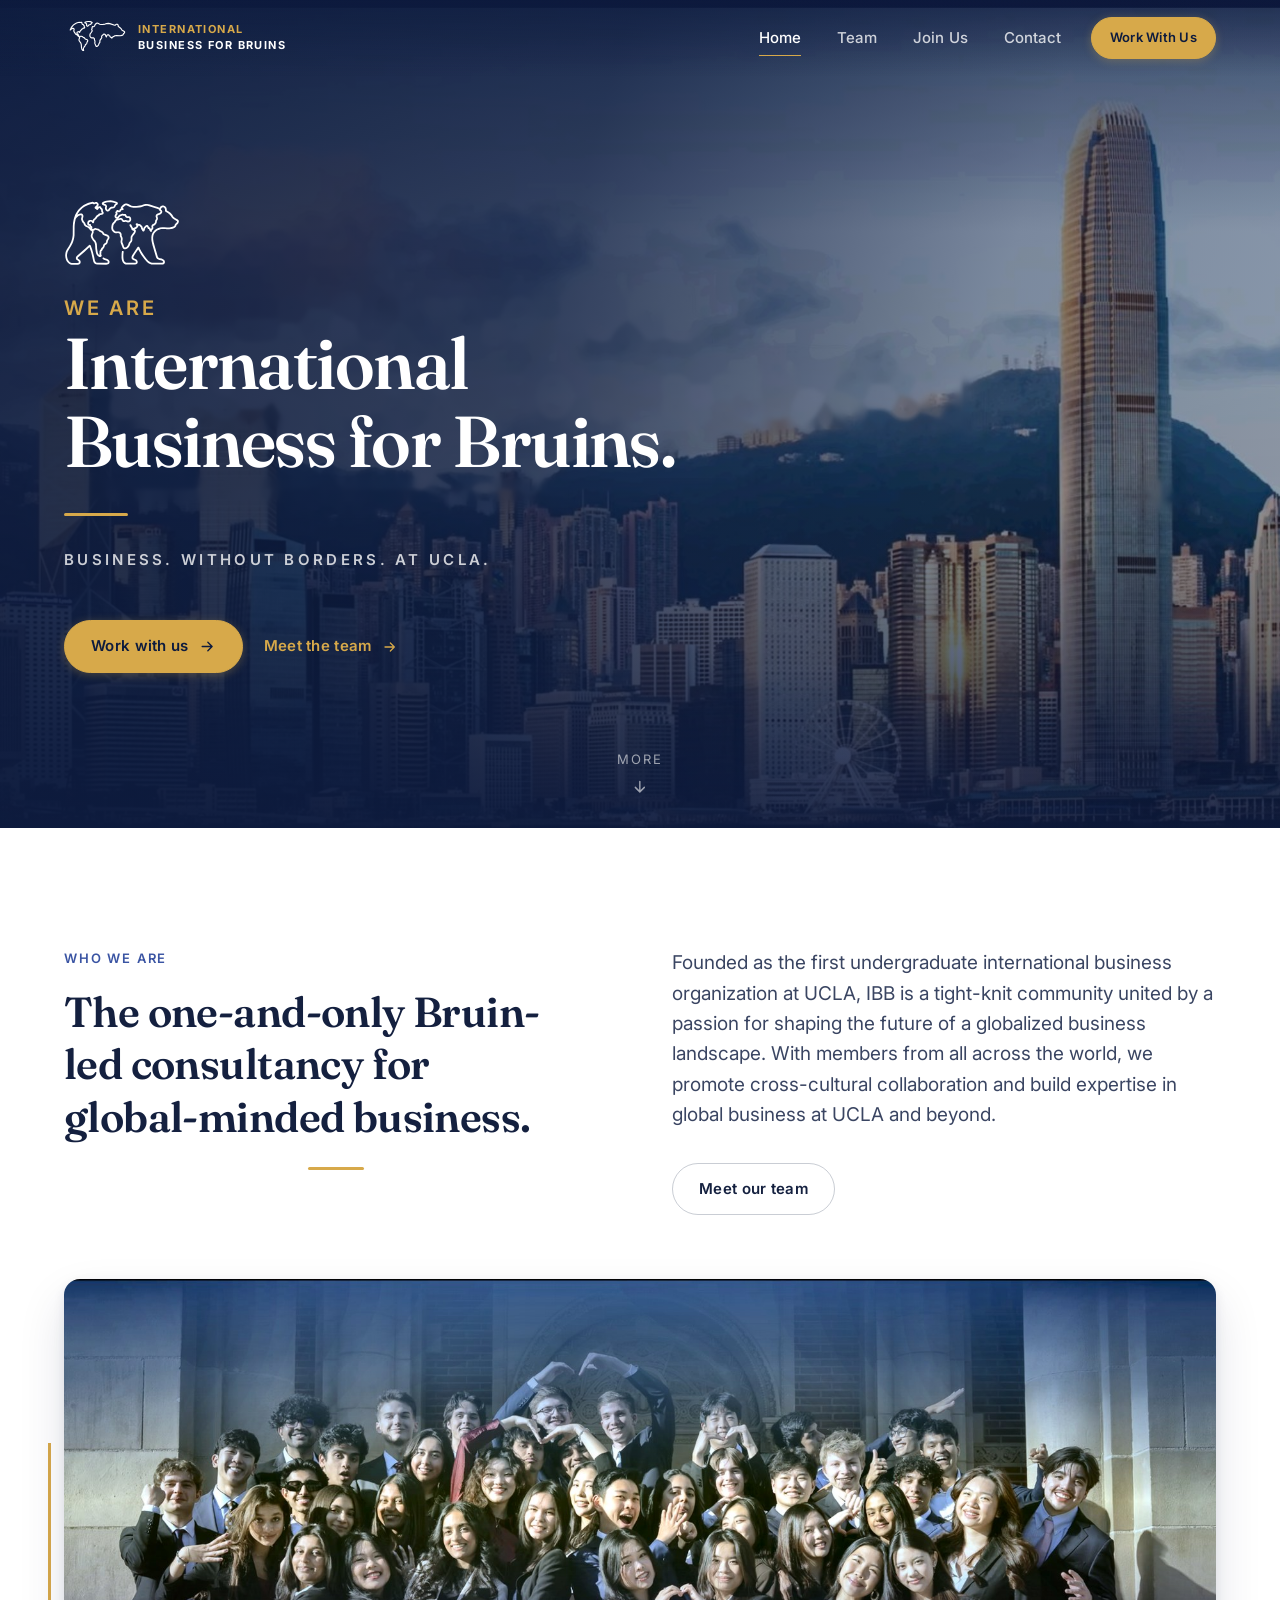
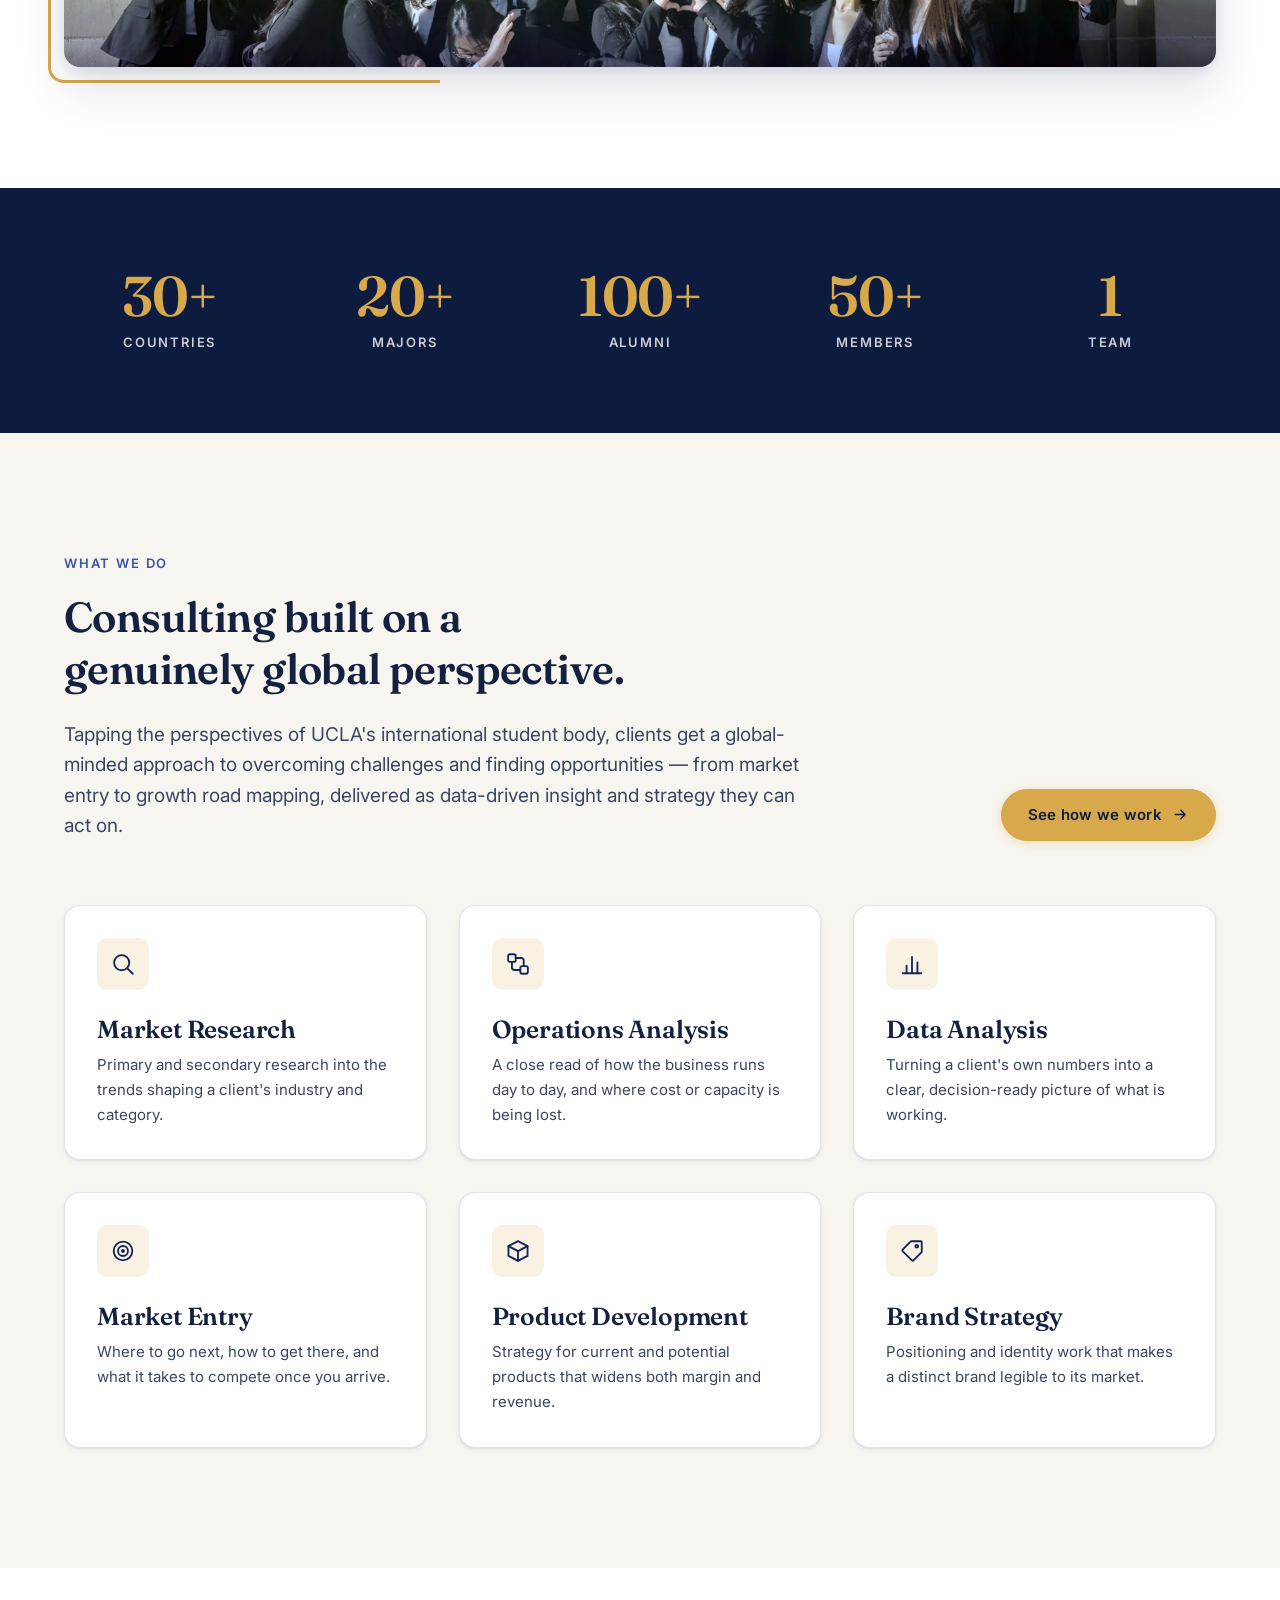
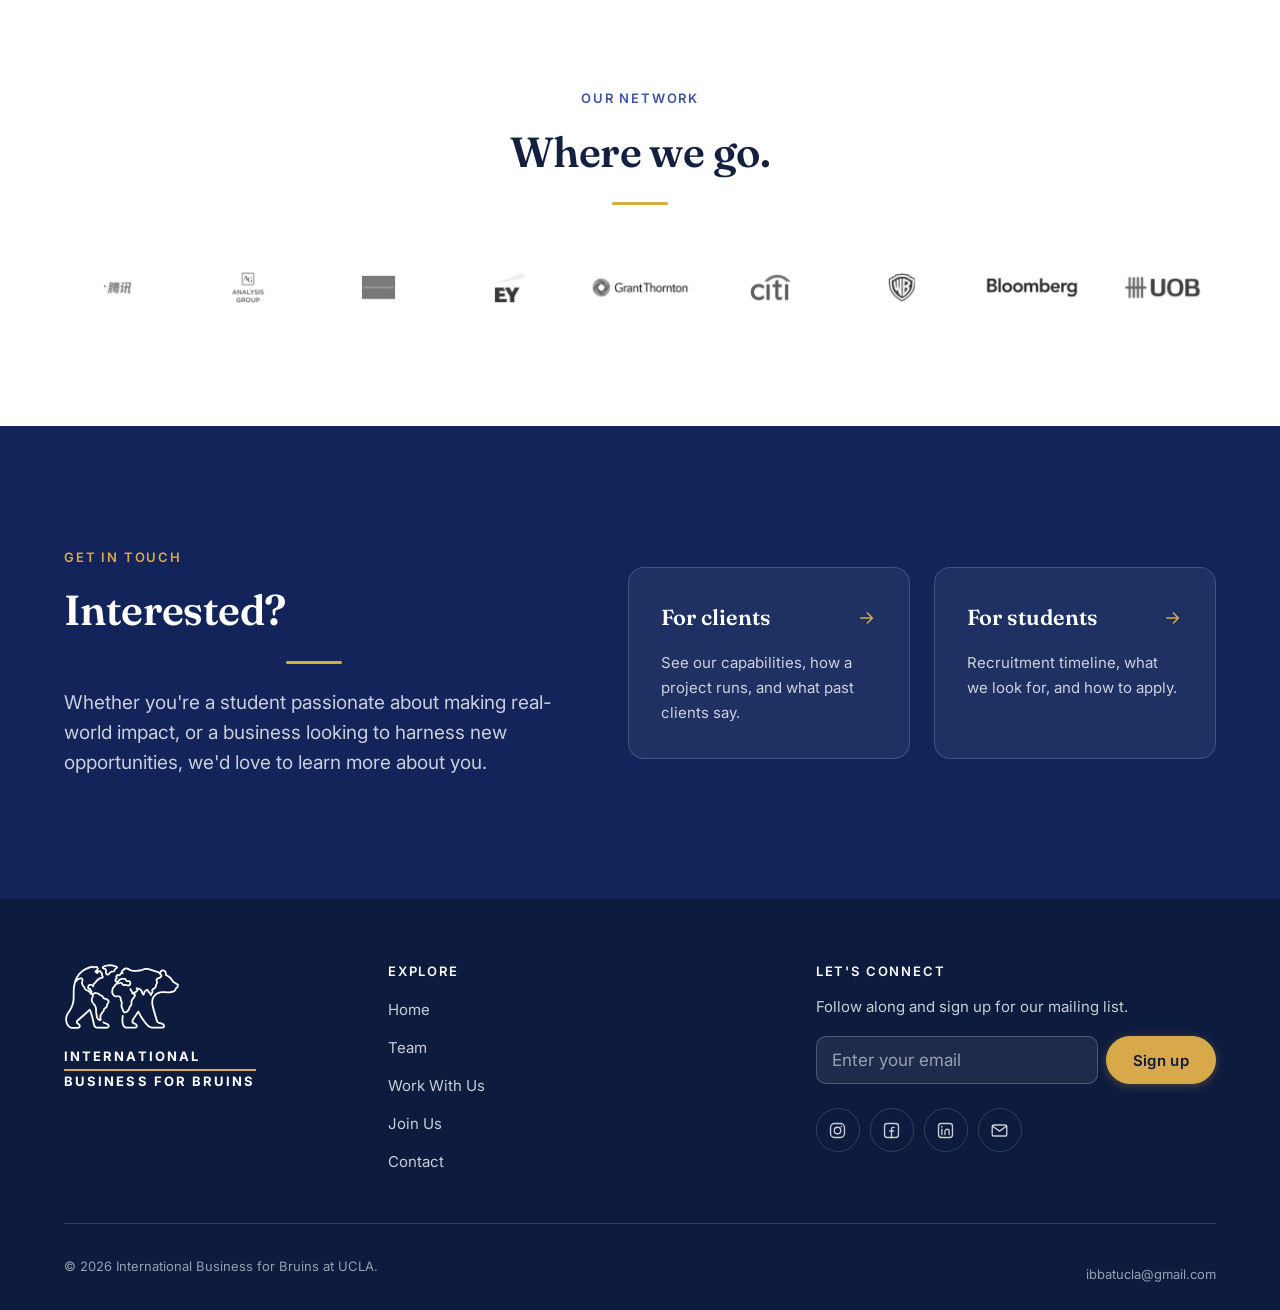
==== index.html @ 782e1199 "Initial commit: IBB at UCLA static site Static marketing site for International Business for Bruins " ====
<!DOCTYPE html>
<html lang="en" class="no-js">
<head>
<meta charset="utf-8">
<meta name="viewport" content="width=device-width, initial-scale=1">
<title>International Business for Bruins — UCLA's global-minded consultancy</title>
<meta name="description" content="International Business for Bruins is UCLA's Bruin-led consultancy for global-minded business. 50+ members from 30+ countries delivering data-driven strategy to real clients.">
<link rel="icon" href="assets/favicon.svg" type="image/svg+xml">
<link rel="icon" href="assets/favicon-32.png" sizes="32x32">
<link rel="apple-touch-icon" href="assets/apple-touch-icon.png">
<meta property="og:title" content="International Business for Bruins">
<meta property="og:description" content="UCLA's Bruin-led consultancy for global-minded business.">
<meta property="og:type" content="website">
<meta property="og:image" content="assets/og-image.png">
<meta name="twitter:card" content="summary_large_image">
<link rel="preconnect" href="https://fonts.googleapis.com">
<link rel="preconnect" href="https://fonts.gstatic.com" crossorigin>
<link rel="preload" as="image" href="assets/img/hero-harbour.jpg">
<link href="https://fonts.googleapis.com/css2?family=Fraunces:opsz,wght@9..144,500;9..144,600;9..144,700&family=Inter:wght@400;500;600;700&display=swap" rel="stylesheet">
<link rel="stylesheet" href="css/tokens.css">
<link rel="stylesheet" href="css/base.css">
<link rel="stylesheet" href="css/components.css">
<link rel="stylesheet" href="css/pages.css">
<script>document.documentElement.className = document.documentElement.className.replace('no-js', 'js');</script>
</head>
<body>
<a class="skip-link" href="#main">Skip to content</a>

<!-- ============================ icon sprite ============================ -->
<svg width="0" height="0" style="position:absolute" aria-hidden="true" focusable="false">
  <defs>
    <g id="i-base" fill="none" stroke="currentColor" stroke-width="1.7" stroke-linecap="round" stroke-linejoin="round"></g>
  </defs>
  <symbol id="i-search" viewBox="0 0 24 24" fill="none" stroke="currentColor" stroke-width="1.7" stroke-linecap="round" stroke-linejoin="round">
    <circle cx="10.8" cy="10.8" r="7"/><path d="m16 16 5 5"/>
  </symbol>
  <symbol id="i-workflow" viewBox="0 0 24 24" fill="none" stroke="currentColor" stroke-width="1.7" stroke-linecap="round" stroke-linejoin="round">
    <rect x="2.9" y="3" width="7" height="7" rx="1.8"/><rect x="14.1" y="14" width="7" height="7" rx="1.8"/>
    <path d="M9.9 6.5h5.2a2.2 2.2 0 0 1 2.2 2.2V14"/><path d="M6.4 10v5.3a2.2 2.2 0 0 0 2.2 2.2h5.5"/>
  </symbol>
  <symbol id="i-bars" viewBox="0 0 24 24" fill="none" stroke="currentColor" stroke-width="1.7" stroke-linecap="round" stroke-linejoin="round">
    <path d="M3.5 20.5h17M7 20.5v-7M12 20.5V5.5M17 20.5v-10"/>
  </symbol>
  <symbol id="i-target" viewBox="0 0 24 24" fill="none" stroke="currentColor" stroke-width="1.7" stroke-linecap="round" stroke-linejoin="round">
    <circle cx="12" cy="12" r="8.6"/><circle cx="12" cy="12" r="4.6"/><circle cx="12" cy="12" r=".9" fill="currentColor"/>
  </symbol>
  <symbol id="i-box" viewBox="0 0 24 24" fill="none" stroke="currentColor" stroke-width="1.7" stroke-linecap="round" stroke-linejoin="round">
    <path d="M12 2.9 20.8 7.5v9L12 21.1 3.2 16.5v-9z"/><path d="m3.2 7.5 8.8 4.6 8.8-4.6M12 12.1v9"/>
  </symbol>
  <symbol id="i-tag" viewBox="0 0 24 24" fill="none" stroke="currentColor" stroke-width="1.7" stroke-linecap="round" stroke-linejoin="round">
    <path d="M11.4 3H20a1 1 0 0 1 1 1v8.6a1 1 0 0 1-.3.7l-7.4 7.4a1 1 0 0 1-1.4 0l-8.6-8.6a1 1 0 0 1 0-1.4l7.4-7.4a1 1 0 0 1 .7-.3z"/>
    <circle cx="16.4" cy="7.6" r="1.3"/>
  </symbol>
  <symbol id="i-trend" viewBox="0 0 24 24" fill="none" stroke="currentColor" stroke-width="1.7" stroke-linecap="round" stroke-linejoin="round">
    <path d="m3 17.5 5.8-5.8 3.6 3.6L21 6.7"/><path d="M15.2 6.7H21v5.8"/>
  </symbol>
  <symbol id="i-pie" viewBox="0 0 24 24" fill="none" stroke="currentColor" stroke-width="1.7" stroke-linecap="round" stroke-linejoin="round">
    <circle cx="12" cy="12" r="8.8"/><path d="M12 12V3.2M12 12l7.6 4.4"/>
  </symbol>
  <symbol id="i-users" viewBox="0 0 24 24" fill="none" stroke="currentColor" stroke-width="1.7" stroke-linecap="round" stroke-linejoin="round">
    <circle cx="9.2" cy="8.2" r="3.6"/><path d="M2.8 20.2a6.4 6.4 0 0 1 12.8 0"/>
    <path d="M16.4 5a3.6 3.6 0 0 1 0 6.9M17.6 14.6a6.4 6.4 0 0 1 3.6 5.6"/>
  </symbol>
  <symbol id="i-calendar" viewBox="0 0 24 24" fill="none" stroke="currentColor" stroke-width="1.7" stroke-linecap="round" stroke-linejoin="round">
    <rect x="3.2" y="5" width="17.6" height="16" rx="2.4"/><path d="M3.2 10h17.6M8 3v4M16 3v4"/>
  </symbol>
  <symbol id="i-present" viewBox="0 0 24 24" fill="none" stroke="currentColor" stroke-width="1.7" stroke-linecap="round" stroke-linejoin="round">
    <rect x="3" y="3.4" width="18" height="12.4" rx="2"/><path d="M12 15.8V21M8.4 21h7.2M8.2 12.2V8.6M12 12.2V6.6M15.8 12.2v-2.4"/>
  </symbol>
  <symbol id="i-arrow-right" viewBox="0 0 24 24" fill="none" stroke="currentColor" stroke-width="1.9" stroke-linecap="round" stroke-linejoin="round">
    <path d="M4.5 12h14M12.5 6l6 6-6 6"/>
  </symbol>
  <symbol id="i-arrow-down" viewBox="0 0 24 24" fill="none" stroke="currentColor" stroke-width="1.9" stroke-linecap="round" stroke-linejoin="round">
    <path d="M12 4.5v14M6 12.5l6 6 6-6"/>
  </symbol>
  <symbol id="i-pin" viewBox="0 0 24 24" fill="none" stroke="currentColor" stroke-width="1.8" stroke-linecap="round" stroke-linejoin="round">
    <path d="M12 21.3s6.9-5.7 6.9-11.1a6.9 6.9 0 1 0-13.8 0C5.1 15.6 12 21.3 12 21.3z"/><circle cx="12" cy="10" r="2.5"/>
  </symbol>
  <symbol id="i-check" viewBox="0 0 24 24" fill="none" stroke="currentColor" stroke-width="2" stroke-linecap="round" stroke-linejoin="round">
    <path d="m4.8 12.6 4.8 4.8L19.4 7.2"/>
  </symbol>
  <symbol id="i-mail" viewBox="0 0 24 24" fill="none" stroke="currentColor" stroke-width="1.7" stroke-linecap="round" stroke-linejoin="round">
    <rect x="2.8" y="5" width="18.4" height="14" rx="2.4"/><path d="m3.4 6.6 8.6 6.2 8.6-6.2"/>
  </symbol>
  <symbol id="i-instagram" viewBox="0 0 24 24" fill="none" stroke="currentColor" stroke-width="1.7" stroke-linecap="round" stroke-linejoin="round">
    <rect x="3.2" y="3.2" width="17.6" height="17.6" rx="5"/><circle cx="12" cy="12" r="4.1"/>
    <circle cx="16.9" cy="7.1" r="1.05" fill="currentColor" stroke="none"/>
  </symbol>
  <symbol id="i-linkedin" viewBox="0 0 24 24" fill="none" stroke="currentColor" stroke-width="1.7" stroke-linecap="round" stroke-linejoin="round">
    <rect x="3.2" y="3.2" width="17.6" height="17.6" rx="3.4"/>
    <path d="M7.4 10.4V17M11.3 17v-3.9a2.6 2.6 0 0 1 5.3 0V17"/>
    <circle cx="7.4" cy="7.3" r="1.1" fill="currentColor" stroke="none"/>
  </symbol>
  <symbol id="i-facebook" viewBox="0 0 24 24" fill="none" stroke="currentColor" stroke-width="1.7" stroke-linecap="round" stroke-linejoin="round">
    <rect x="3.2" y="3.2" width="17.6" height="17.6" rx="3.4"/>
    <path d="M15.4 8.1h-1.5a1.9 1.9 0 0 0-1.9 1.9v10.8M9.8 12.6h4.9"/>
  </symbol>
</svg>

<!-- ================================ nav ================================ -->
<header class="nav" id="nav">
  <div class="nav__inner">
    <a class="nav__brand" href="index.html" aria-label="International Business for Bruins — home">
      <span class="bear bear--simple" aria-hidden="true"></span>
      <span class="nav__word" aria-hidden="true"><span>International</span><span>Business for Bruins</span></span>
    </a>
    <button class="nav__toggle" type="button" aria-expanded="false" aria-controls="nav-links" aria-label="Menu">
      <span></span><span></span><span></span>
    </button>
    <nav class="nav__links" id="nav-links" aria-label="Main">
      <a class="nav__link" href="index.html" aria-current="page">Home</a>
      <a class="nav__link" href="team.html">Team</a>
      <a class="nav__link" href="join.html">Join Us</a>
      <a class="nav__link" href="contact.html">Contact</a>
      <a class="btn btn--primary btn--sm nav__cta" href="clients.html">Work With Us</a>
    </nav>
  </div>
</header>

<main id="main">

  <!-- ============================== hero ============================== -->
  <section class="hero on-dark">
    <img class="hero__media" src="assets/img/hero-harbour.jpg" alt="" width="2200" height="965" fetchpriority="high">
    <div class="hero__scrim" aria-hidden="true"></div>
    <div class="shell shell--wide">
      <div class="hero__inner">
        <span class="bear hero__mark" aria-hidden="true"></span>
        <h1>
          <span class="hero__weare">We are</span>
          <span class="hero__name">International Business for Bruins.</span>
        </h1>
        <hr class="hero__rule">
        <p class="hero__tagline">Business. Without borders. At UCLA.</p>
        <div class="btn-row">
          <a class="btn btn--primary" href="clients.html">
            Work with us <svg class="btn__arrow" width="17" height="17" aria-hidden="true"><use href="#i-arrow-right"/></svg>
          </a>
          <a class="btn btn--ghost" href="team.html">
            Meet the team <svg class="btn__arrow" width="16" height="16" aria-hidden="true"><use href="#i-arrow-right"/></svg>
          </a>
        </div>
      </div>
    </div>
    <a class="hero__scroll" href="#who">
      More
      <svg aria-hidden="true"><use href="#i-arrow-down"/></svg>
    </a>
  </section>

  <!-- ============================ who we are ========================== -->
  <section class="section section--white" id="who">
    <div class="shell">
      <div class="lead-pair">
        <div class="sec-head" data-reveal>
          <span class="kicker">Who we are</span>
          <h2>The one-and-only Bruin-led consultancy for global-minded business.</h2>
          <hr class="sec-head__rule">
        </div>
        <div data-reveal style="--reveal-delay:120ms">
          <p class="lede">
            Founded as the first undergraduate international business organization at UCLA, IBB is a
            tight-knit community united by a passion for shaping the future of a globalized business
            landscape. With members from all across the world, we promote cross-cultural collaboration
            and build expertise in global business at UCLA and beyond.
          </p>
          <div class="btn-row" style="margin-top:var(--s-4)">
            <a class="btn btn--secondary" href="team.html">Meet our team</a>
          </div>
        </div>
      </div>

      <figure class="feature-photo" data-reveal style="--reveal-delay:200ms">
        <img src="assets/img/group-arch.jpg" alt="The IBB membership gathered under the arches at UCLA."
             width="1800" height="606" loading="lazy" decoding="async">
      </figure>
    </div>
  </section>

  <!-- ============================== stats ============================= -->
  <section class="section section--tight section--navy">
    <div class="shell">
      <ul class="stats" data-reveal-group="90">
        <li class="stat" data-reveal>
          <span class="stat__num"><span data-count="30" data-suffix="+">30+</span></span>
          <span class="stat__label">Countries</span>
        </li>
        <li class="stat" data-reveal>
          <span class="stat__num"><span data-count="20" data-suffix="+">20+</span></span>
          <span class="stat__label">Majors</span>
        </li>
        <li class="stat" data-reveal>
          <span class="stat__num"><span data-count="100" data-suffix="+">100+</span></span>
          <span class="stat__label">Alumni</span>
        </li>
        <li class="stat" data-reveal>
          <span class="stat__num"><span data-count="50" data-suffix="+">50+</span></span>
          <span class="stat__label">Members</span>
        </li>
        <li class="stat" data-reveal>
          <span class="stat__num"><span data-count="1" data-suffix="">1</span></span>
          <span class="stat__label">Team</span>
        </li>
      </ul>
    </div>
  </section>

  <!-- ============================ what we do ========================== -->
  <section class="section section--light">
    <div class="shell">
      <div class="head-row">
        <div class="sec-head" data-reveal>
          <span class="kicker">What we do</span>
          <h2>Consulting built on a genuinely global perspective.</h2>
          <p class="lede">
            Tapping the perspectives of UCLA's international student body, clients get a global-minded
            approach to overcoming challenges and finding opportunities — from market entry to growth
            road mapping, delivered as data-driven insight and strategy they can act on.
          </p>
        </div>
        <a class="btn btn--primary head-row__cta" href="clients.html" data-reveal style="--reveal-delay:140ms">
          See how we work <svg class="btn__arrow" width="17" height="17" aria-hidden="true"><use href="#i-arrow-right"/></svg>
        </a>
      </div>

      <div class="grid grid--3" style="margin-top:var(--s-8)" data-reveal-group="80">
        <article class="card" data-reveal>
          <span class="card__icon"><svg aria-hidden="true"><use href="#i-search"/></svg></span>
          <h3 class="card__title">Market Research</h3>
          <p class="card__body">Primary and secondary research into the trends shaping a client's industry and category.</p>
        </article>
        <article class="card" data-reveal>
          <span class="card__icon"><svg aria-hidden="true"><use href="#i-workflow"/></svg></span>
          <h3 class="card__title">Operations Analysis</h3>
          <p class="card__body">A close read of how the business runs day to day, and where cost or capacity is being lost.</p>
        </article>
        <article class="card" data-reveal>
          <span class="card__icon"><svg aria-hidden="true"><use href="#i-bars"/></svg></span>
          <h3 class="card__title">Data Analysis</h3>
          <p class="card__body">Turning a client's own numbers into a clear, decision-ready picture of what is working.</p>
        </article>
        <article class="card" data-reveal>
          <span class="card__icon"><svg aria-hidden="true"><use href="#i-target"/></svg></span>
          <h3 class="card__title">Market Entry</h3>
          <p class="card__body">Where to go next, how to get there, and what it takes to compete once you arrive.</p>
        </article>
        <article class="card" data-reveal>
          <span class="card__icon"><svg aria-hidden="true"><use href="#i-box"/></svg></span>
          <h3 class="card__title">Product Development</h3>
          <p class="card__body">Strategy for current and potential products that widens both margin and revenue.</p>
        </article>
        <article class="card" data-reveal>
          <span class="card__icon"><svg aria-hidden="true"><use href="#i-tag"/></svg></span>
          <h3 class="card__title">Brand Strategy</h3>
          <p class="card__body">Positioning and identity work that makes a distinct brand legible to its market.</p>
        </article>
      </div>
    </div>
  </section>

  <!-- =========================== where we go ========================== -->
  <section class="section section--white">
    <div class="shell shell--wide">
      <div class="sec-head sec-head--center" data-reveal>
        <span class="kicker">Our network</span>
        <h2>Where we go.</h2>
        <hr class="sec-head__rule">
      </div>
      <ul class="logo-strip" style="margin-top:var(--s-8)" data-reveal-group="60">
        <li class="logo-strip__item" data-reveal><img src="assets/img/clients/tencent.png" alt="Tencent" width="440" height="152" loading="lazy"></li>
        <li class="logo-strip__item" data-reveal><img src="assets/img/clients/analysis-group.png" alt="Analysis Group" width="440" height="152" loading="lazy"></li>
        <li class="logo-strip__item" data-reveal><img src="assets/img/clients/cornerstone-research.png" alt="Cornerstone Research" width="440" height="152" loading="lazy"></li>
        <li class="logo-strip__item" data-reveal><img src="assets/img/clients/ey.png" alt="EY" width="440" height="152" loading="lazy"></li>
        <li class="logo-strip__item" data-reveal><img src="assets/img/clients/grant-thornton.png" alt="Grant Thornton" width="440" height="152" loading="lazy"></li>
        <li class="logo-strip__item" data-reveal><img src="assets/img/clients/citi.png" alt="Citi" width="440" height="152" loading="lazy"></li>
        <li class="logo-strip__item" data-reveal><img src="assets/img/clients/warner-bros.png" alt="Warner Bros." width="440" height="152" loading="lazy"></li>
        <li class="logo-strip__item" data-reveal><img src="assets/img/clients/bloomberg.png" alt="Bloomberg" width="440" height="152" loading="lazy"></li>
        <li class="logo-strip__item" data-reveal><img src="assets/img/clients/uob.png" alt="UOB" width="440" height="152" loading="lazy"></li>
      </ul>
    </div>
  </section>

  <!-- ============================ interested? ========================= -->
  <section class="section section--blue">
    <div class="shell">
      <div class="cta-band">
        <div class="sec-head" data-reveal>
          <span class="kicker">Get in touch</span>
          <h2>Interested?</h2>
          <hr class="sec-head__rule">
          <p class="lede" style="margin-top:var(--s-3)">
            Whether you're a student passionate about making real-world impact, or a business looking
            to harness new opportunities, we'd love to learn more about you.
          </p>
        </div>
        <div class="paths" data-reveal style="--reveal-delay:120ms">
          <a class="path" href="clients.html">
            <span class="path__title"><span>For clients</span> <svg aria-hidden="true"><use href="#i-arrow-right"/></svg></span>
            <span class="path__body">See our capabilities, how a project runs, and what past clients say.</span>
          </a>
          <a class="path" href="join.html">
            <span class="path__title"><span>For students</span> <svg aria-hidden="true"><use href="#i-arrow-right"/></svg></span>
            <span class="path__body">Recruitment timeline, what we look for, and how to apply.</span>
          </a>
        </div>
      </div>
    </div>
  </section>

</main>

<!-- ============================== footer ============================== -->
<footer class="footer">
  <div class="shell">
    <div class="footer__top">
      <div class="footer__brand">
        <span class="lockup">
          <span class="bear" aria-hidden="true"></span>
          <span class="lockup__word"><span>International</span><span>Business for Bruins</span></span>
        </span>
      </div>

      <nav aria-labelledby="f-explore">
        <h4 id="f-explore">Explore</h4>
        <ul class="footer__links">
          <li><a href="index.html">Home</a></li>
          <li><a href="team.html">Team</a></li>
          <li><a href="clients.html">Work With Us</a></li>
          <li><a href="join.html">Join Us</a></li>
          <li><a href="contact.html">Contact</a></li>
        </ul>
      </nav>

      <div>
        <h4>Let's connect</h4>
        <p style="font-size:var(--fs-sm);margin-bottom:var(--s-2)">
          Follow along and sign up for our mailing list.
        </p>
        <form class="signup" data-signup novalidate>
          <label class="visually-hidden" for="footer-email">Email address</label>
          <input class="input" id="footer-email" name="email" type="email" placeholder="Enter your email" autocomplete="email">
          <button class="btn btn--primary" type="submit">Sign up</button>
        </form>
        <p class="form__status" data-signup-status role="status"></p>
        <ul class="socials" style="margin-top:var(--s-3)">
          <li><a class="social" href="https://www.instagram.com/ibbatucla/" aria-label="IBB on Instagram" rel="noopener" target="_blank"><svg aria-hidden="true"><use href="#i-instagram"/></svg></a></li>
          <li><a class="social" href="https://www.facebook.com/ibbatucla/" aria-label="IBB on Facebook" rel="noopener" target="_blank"><svg aria-hidden="true"><use href="#i-facebook"/></svg></a></li>
          <li><a class="social" href="https://www.linkedin.com/company/international-business-for-bruins-at-ucla" aria-label="IBB on LinkedIn" rel="noopener" target="_blank"><svg aria-hidden="true"><use href="#i-linkedin"/></svg></a></li>
          <li><a class="social" href="mailto:ibbatucla@gmail.com" aria-label="Email IBB"><svg aria-hidden="true"><use href="#i-mail"/></svg></a></li>
        </ul>
      </div>
    </div>

    <div class="footer__bottom">
      <p>&copy; <span data-year>2026</span> International Business for Bruins at UCLA.</p>
      <p><a href="mailto:ibbatucla@gmail.com">ibbatucla@gmail.com</a></p>
    </div>
  </div>
</footer>

<script src="js/main.js" defer></script>
</body>
</html>
---- css/tokens.css ----
/* ============================================================================
   IBB — Design tokens
   Every colour, size and rhythm value in the site resolves to something here.
   Nothing downstream should hard-code a hex value, a font stack or a raw px gap.

   Palette: Direction A — Deep Navy & Warm Gold.
   Type:    Fraunces (display) + Inter (everything else).
   ========================================================================== */

:root {
  /* ---- brand ------------------------------------------------------------ */
  --brand-primary-dark: #0d1b3e;   /* ink navy — darkest surface, footer, hero scrim */
  --brand-primary:      #12245a;   /* brand blue — primary blocks, buttons */
  --brand-primary-mid:  #3a54a3;   /* mid blue — links on light, secondary accents */
  --brand-accent:       #d7a94a;   /* warm gold — CTAs, rules, stat numerals, icons */
  --brand-accent-deep:  #b98d33;   /* gold, pressed / hover */

  /* ---- surfaces --------------------------------------------------------- */
  --surface-white:  #ffffff;
  --surface-light:  #f7f5ef;       /* warm off-white — alternating section ground */
  --surface-raised: #ffffff;       /* cards on --surface-light */
  --surface-dark:   var(--brand-primary-dark);
  --surface-dark-2: var(--brand-primary);

  /* ---- text ------------------------------------------------------------- */
  --text-primary:    #14203f;      /* headings on light */
  --text-body:       #3a4562;      /* slate — body copy on light   (8.7:1 on light) */
  --text-muted:      #5a6480;      /* labels, meta                 (5.4:1 on light) */
  --text-on-dark:         #ffffff;
  --text-on-dark-muted:   rgba(255, 255, 255, .78);
  --text-on-dark-faint:   rgba(255, 255, 255, .58);

  /* ---- lines & shadows -------------------------------------------------- */
  --border-subtle:      rgba(13, 27, 62, .12);
  --border-subtle-dark: rgba(255, 255, 255, .16);
  --border-strong:      rgba(13, 27, 62, .22);

  --shadow-sm: 0 1px 2px rgba(13, 27, 62, .06), 0 2px 6px rgba(13, 27, 62, .05);
  --shadow-md: 0 2px 6px rgba(13, 27, 62, .07), 0 10px 24px rgba(13, 27, 62, .08);
  --shadow-lg: 0 4px 12px rgba(13, 27, 62, .09), 0 22px 48px rgba(13, 27, 62, .12);

  /* ---- status ----------------------------------------------------------- */
  --success: #1d7a52;
  --error:   #b3261e;

  /* ---- type ------------------------------------------------------------- */
  --font-display: "Fraunces", "Iowan Old Style", Georgia, "Times New Roman", serif;
  --font-body: "Inter", -apple-system, BlinkMacSystemFont, "Segoe UI", Roboto,
               "Helvetica Neue", Arial, sans-serif;

  /* Strict scale — a heading's size is never chosen ad hoc. */
  --fs-display: clamp(2.75rem, 1.6rem + 4.4vw, 4.5rem);   /* 44 → 72  H1 */
  --fs-h2:      clamp(1.95rem, 1.4rem + 1.9vw, 2.625rem); /* 31 → 42  section titles */
  --fs-h3:      clamp(1.3rem, 1.16rem + .48vw, 1.625rem); /* 21 → 26  card titles */
  --fs-h4:      1.0625rem;                                /*      17  sub-labels */
  --fs-lede:    clamp(1.0625rem, 1rem + .3vw, 1.1875rem); /* 17 → 19  intro copy */
  --fs-body:    1.0625rem;                                /*      17 */
  --fs-sm:      .9375rem;                                 /*      15 */
  --fs-xs:      .8125rem;                                 /*      13  kickers, meta */

  --lh-tight: 1.08;
  --lh-snug:  1.25;
  --lh-body:  1.65;

  --ls-kicker: .14em;   /* uppercase labels */
  --ls-tight:  -.022em; /* large display text */

  /* ---- spacing — 8px base, multiples only ------------------------------- */
  --s-1:   8px;
  --s-2:  16px;
  --s-3:  24px;
  --s-4:  32px;
  --s-6:  48px;
  --s-8:  64px;
  --s-12: 96px;
  --s-16: 128px;

  /* vertical rhythm of a full-width section */
  --section-y:      clamp(4rem, 2.4rem + 6.4vw, 8rem);   /*  64 → 128 */
  --section-y-tight: clamp(3rem, 2rem + 4vw, 5rem);      /*  48 →  80 */

  /* ---- layout ----------------------------------------------------------- */
  --content: 1280px;        /* default max content width */
  --content-wide: 1440px;
  --content-narrow: 760px;  /* long-form prose */
  --gutter: clamp(1.25rem, 5vw, 4rem);
  --nav-h: 76px;

  /* ---- shape ------------------------------------------------------------ */
  --radius-sm: 6px;
  --radius:    10px;
  --radius-lg: 16px;
  --radius-pill: 999px;

  /* ---- motion ----------------------------------------------------------- */
  --ease: cubic-bezier(.22, .61, .36, 1);
  --ease-out: cubic-bezier(.16, 1, .3, 1);
  --dur-fast: 160ms;
  --dur:      260ms;
  --dur-slow: 480ms;
  --reveal-travel: 20px;

  /* ---- logo aspect ratios (from the traced SVG viewBoxes) --------------- */
  --bear-ratio: 694 / 400;
  --bear-simple-ratio: 698 / 403;
}

@media (max-width: 767px) {
  :root { --nav-h: 64px; }
}
---- css/base.css ----
/* ============================================================================
   IBB — Reset, typography, layout primitives, motion primitives
   ========================================================================== */

*, *::before, *::after { box-sizing: border-box; }

html {
  -webkit-text-size-adjust: 100%;
  scroll-behavior: smooth;
  scroll-padding-top: calc(var(--nav-h) + var(--s-3));
}

body {
  margin: 0;
  background: var(--surface-white);
  color: var(--text-body);
  font-family: var(--font-body);
  font-size: var(--fs-body);
  line-height: var(--lh-body);
  -webkit-font-smoothing: antialiased;
  -moz-osx-font-smoothing: grayscale;
  overflow-x: hidden;         /* belt-and-braces: nothing may scroll the page sideways */
}

img, svg, video { display: block; max-width: 100%; }
img { height: auto; }

/* ---- headings ----------------------------------------------------------- */
h1, h2, h3, h4 {
  margin: 0;
  color: var(--text-primary);
  font-family: var(--font-display);
  font-weight: 600;
  line-height: var(--lh-snug);
  text-wrap: balance;
}
h1 { font-size: var(--fs-display); line-height: var(--lh-tight); letter-spacing: var(--ls-tight); }
h2 { font-size: var(--fs-h2); letter-spacing: -.014em; }
h3 { font-size: var(--fs-h3); letter-spacing: -.008em; }
h4 { font-size: var(--fs-h4); font-family: var(--font-body); font-weight: 600; }

p { margin: 0; }
p + p { margin-top: var(--s-2); }

ul, ol { margin: 0; padding: 0; list-style: none; }

/* ---- links -------------------------------------------------------------- */
a { color: var(--brand-primary-mid); text-decoration-thickness: 1px; text-underline-offset: 3px; }
a:hover { color: var(--brand-primary); }

/* ---- focus: always visible, never removed ------------------------------- */
:focus-visible {
  outline: 2px solid var(--brand-accent);
  outline-offset: 3px;
  border-radius: 3px;
}
.on-dark :focus-visible, .is-dark :focus-visible { outline-color: var(--brand-accent); }

::selection { background: var(--brand-accent); color: var(--brand-primary-dark); }

/* ---- skip link ---------------------------------------------------------- */
.skip-link {
  position: absolute; left: var(--s-2); top: -100px; z-index: 200;
  padding: var(--s-1) var(--s-2);
  background: var(--brand-accent); color: var(--brand-primary-dark);
  font-weight: 600; font-size: var(--fs-sm); border-radius: var(--radius-sm);
  text-decoration: none; transition: top var(--dur-fast) var(--ease);
}
.skip-link:focus { top: var(--s-2); }

.visually-hidden {
  position: absolute !important; width: 1px; height: 1px;
  padding: 0; margin: -1px; overflow: hidden;
  clip: rect(0 0 0 0); clip-path: inset(50%); white-space: nowrap;
}

/* ============================================================================
   Layout primitives
   ========================================================================== */

.shell {                       /* the one content container, used everywhere */
  width: 100%;
  max-width: var(--content);
  margin-inline: auto;
  padding-inline: var(--gutter);
}
.shell--wide   { max-width: var(--content-wide); }
.shell--narrow { max-width: var(--content-narrow); }

.section { padding-block: var(--section-y); }
.section--tight { padding-block: var(--section-y-tight); }

/* Section ground colours — alternated down each page so no two adjacent
   sections share a background and dividers are never needed. */
.section--white { background: var(--surface-white); }
.section--light { background: var(--surface-light); }
.section--navy  { background: var(--brand-primary-dark); }
.section--blue  { background: var(--brand-primary); }

.section--navy, .section--blue { color: var(--text-on-dark-muted); }
.section--navy h1, .section--navy h2, .section--navy h3, .section--navy h4,
.section--blue h1, .section--blue h2, .section--blue h3, .section--blue h4 { color: var(--text-on-dark); }

/* ---- grid helpers ------------------------------------------------------- */
.grid { display: grid; gap: var(--s-4); }
.grid--3 { grid-template-columns: repeat(3, minmax(0, 1fr)); }
.grid--4 { grid-template-columns: repeat(4, minmax(0, 1fr)); }
.grid--2 { grid-template-columns: repeat(2, minmax(0, 1fr)); }

@media (max-width: 1199px) {
  .grid--3 { grid-template-columns: repeat(2, minmax(0, 1fr)); }
  .grid--4 { grid-template-columns: repeat(2, minmax(0, 1fr)); }
}
@media (max-width: 767px) {
  .grid--2, .grid--3, .grid--4 { grid-template-columns: minmax(0, 1fr); }
}

.stack > * + * { margin-top: var(--s-2); }
.stack-3 > * + * { margin-top: var(--s-3); }
.stack-4 > * + * { margin-top: var(--s-4); }

.lede {
  font-size: var(--fs-lede);
  line-height: 1.6;
  color: var(--text-body);
  max-width: 62ch;
}
.section--navy .lede, .section--blue .lede { color: var(--text-on-dark-muted); }

.measure { max-width: 62ch; }
.center { text-align: center; margin-inline: auto; }

/* ============================================================================
   The logo mark
   Rendered as a CSS mask so a single traced SVG can be painted in any brand
   colour, at any size, and animated — rather than shipping one PNG per colour.
   ========================================================================== */
.bear {
  display: block;
  aspect-ratio: var(--bear-ratio);
  background-color: currentColor;
  -webkit-mask-image: url(../assets/logo/bear.svg);
          mask-image: url(../assets/logo/bear.svg);
  -webkit-mask-repeat: no-repeat;   mask-repeat: no-repeat;
  -webkit-mask-position: center;    mask-position: center;
  -webkit-mask-size: contain;       mask-size: contain;
}
/* Below ~48px the continent line work disappears; swap to the simplified mark. */
.bear--simple {
  aspect-ratio: var(--bear-simple-ratio);
  -webkit-mask-image: url(../assets/logo/bear-simple.svg);
          mask-image: url(../assets/logo/bear-simple.svg);
}

/* ---- the full lockup: mark over a two-line wordmark split by a gold rule -- */
.lockup { display: inline-flex; flex-direction: column; align-items: center; gap: var(--s-2); }
.lockup .bear { width: var(--lockup-mark, 140px); }
.lockup__word {
  font-family: var(--font-body);
  font-weight: 700;
  font-size: var(--lockup-word, .8125rem);
  letter-spacing: .16em;
  line-height: 1.55;
  text-align: center;
  text-transform: uppercase;
  color: currentColor;
}
.lockup__word span { display: block; }
.lockup__word span:first-child {
  padding-bottom: 3px;
  border-bottom: 2px solid var(--brand-accent);
}

/* ============================================================================
   Motion primitives
   Reveals only hide content when JS is running, so a failed script can never
   leave the page blank.
   ========================================================================== */
.js [data-reveal] {
  opacity: 0;
  transform: translateY(var(--reveal-travel));
  transition: opacity var(--dur-slow) var(--ease-out) var(--reveal-delay, 0ms),
              transform var(--dur-slow) var(--ease-out) var(--reveal-delay, 0ms);
  will-change: opacity, transform;
}
.js [data-reveal].is-visible { opacity: 1; transform: none; will-change: auto; }

@media (prefers-reduced-motion: reduce) {
  html { scroll-behavior: auto; }
  .js [data-reveal] { opacity: 1; transform: none; transition: none; }
  *, *::before, *::after {
    animation-duration: .001ms !important;
    animation-iteration-count: 1 !important;
    transition-duration: .001ms !important;
    scroll-behavior: auto !important;
  }
}
---- css/components.css ----
/* ============================================================================
   IBB — Component library
   Each block below is built once and reused across every page. Page-specific
   styling lives in pages.css and should only ever compose these.
   ========================================================================== */

/* ---------------------------------------------------------------- nav ----- */
.nav {
  position: fixed; inset: 0 0 auto 0; z-index: 100;
  height: var(--nav-h);
  display: flex; align-items: center;
  color: var(--text-on-dark);
  background: transparent;
  transition: background var(--dur) var(--ease), box-shadow var(--dur) var(--ease),
              backdrop-filter var(--dur) var(--ease);
}
.nav::after {                    /* readability wash while the nav is transparent */
  content: ""; position: absolute; inset: 0; z-index: -1;
  background: linear-gradient(to bottom, rgba(13, 27, 62, .55), rgba(13, 27, 62, 0));
  opacity: 1; transition: opacity var(--dur) var(--ease);
}
.nav.is-stuck {
  background: rgba(13, 27, 62, .92);
  backdrop-filter: saturate(140%) blur(12px);
  -webkit-backdrop-filter: saturate(140%) blur(12px);
  box-shadow: 0 1px 0 rgba(255, 255, 255, .08), 0 8px 28px rgba(13, 27, 62, .28);
}
.nav.is-stuck::after { opacity: 0; }
/* Pages whose hero is a flat colour rather than a photo start solid. */
.nav--solid { background: rgba(13, 27, 62, .92); }
.nav--solid::after { opacity: 0; }

.nav__inner {
  width: 100%; max-width: var(--content-wide); margin-inline: auto;
  padding-inline: var(--gutter);
  display: flex; align-items: center; justify-content: space-between; gap: var(--s-3);
}

/* brand: simplified mark + wordmark as live text, so it stays sharp at any size */
.nav__brand {
  display: inline-flex; align-items: center; gap: 12px;
  color: inherit; text-decoration: none;
  transition: opacity var(--dur-fast) var(--ease);
}
.nav__brand:hover { opacity: .82; color: inherit; }
.nav__brand .bear { width: 62px; flex: none; }
.nav__word {
  font-size: .6875rem; font-weight: 700; letter-spacing: .13em;
  line-height: 1.45; text-transform: uppercase; white-space: nowrap;
}
.nav__word span { display: block; }
.nav__word span:first-child { color: var(--brand-accent); }

.nav__links { display: flex; align-items: center; gap: var(--s-1); }
.nav__link {
  position: relative;
  padding: 10px 14px;
  color: var(--text-on-dark-muted);
  font-size: var(--fs-sm); font-weight: 500; letter-spacing: .01em;
  text-decoration: none; border-radius: var(--radius-sm);
  transition: color var(--dur-fast) var(--ease);
}
.nav__link::after {              /* animated underline — grows from the centre */
  content: ""; position: absolute; left: 14px; right: 14px; bottom: 4px; height: 1.5px;
  background: var(--brand-accent);
  transform: scaleX(0); transform-origin: center;
  transition: transform var(--dur) var(--ease);
}
.nav__link:hover { color: var(--text-on-dark); }
.nav__link:hover::after, .nav__link:focus-visible::after { transform: scaleX(1); }
.nav__link[aria-current="page"] { color: var(--text-on-dark); }
.nav__link[aria-current="page"]::after { transform: scaleX(1); }
.nav__cta { margin-left: var(--s-1); }

/* mobile drawer */
.nav__toggle {
  display: none; width: 44px; height: 44px; padding: 0;
  align-items: center; justify-content: center;
  background: none; border: 0; color: inherit; cursor: pointer; border-radius: var(--radius-sm);
}
.nav__toggle span {
  display: block; width: 22px; height: 1.5px; background: currentColor; border-radius: 2px;
  transition: transform var(--dur) var(--ease), opacity var(--dur-fast) var(--ease);
}
.nav__toggle span + span { margin-top: 5px; }
.nav__toggle[aria-expanded="true"] span:nth-child(1) { transform: translateY(6.5px) rotate(45deg); }
.nav__toggle[aria-expanded="true"] span:nth-child(2) { opacity: 0; }
.nav__toggle[aria-expanded="true"] span:nth-child(3) { transform: translateY(-6.5px) rotate(-45deg); }

@media (max-width: 899px) {
  .nav__toggle { display: flex; }
  .nav__links {
    position: fixed; inset: var(--nav-h) 0 auto 0;
    flex-direction: column; align-items: stretch; gap: 0;
    padding: var(--s-2) var(--gutter) var(--s-4);
    background: rgba(13, 27, 62, .98);
    backdrop-filter: blur(14px); -webkit-backdrop-filter: blur(14px);
    border-top: 1px solid var(--border-subtle-dark);
    box-shadow: 0 24px 48px rgba(13, 27, 62, .35);
    transform: translateY(-12px); opacity: 0; visibility: hidden; pointer-events: none;
    transition: opacity var(--dur) var(--ease), transform var(--dur) var(--ease),
                visibility 0s linear var(--dur);
  }
  .nav__links.is-open {
    transform: none; opacity: 1; visibility: visible; pointer-events: auto;
    transition-delay: 0s;
  }
  .nav__link { padding: 14px 0; font-size: 1.0625rem; border-bottom: 1px solid var(--border-subtle-dark); }
  .nav__link::after { display: none; }
  .nav__cta { margin: var(--s-3) 0 0; justify-content: center; }
}

/* Text links on a dark ground: the light-ground blue fails contrast there. */
.on-dark :where(p, li, td, .lede, blockquote) a,
.section--navy :where(p, li, td, .lede, blockquote) a,
.section--blue :where(p, li, td, .lede, blockquote) a { color: var(--brand-accent); }
.on-dark :where(p, li, td, .lede, blockquote) a:hover,
.section--navy :where(p, li, td, .lede, blockquote) a:hover,
.section--blue :where(p, li, td, .lede, blockquote) a:hover { color: #fff; }

/* ------------------------------------------------------------- buttons ---- */
.btn {
  display: inline-flex; align-items: center; justify-content: center; gap: 10px;
  min-height: 48px; padding: 13px 26px;
  font-family: var(--font-body); font-size: var(--fs-sm); font-weight: 600;
  letter-spacing: .02em; text-decoration: none; white-space: nowrap;
  border: 1.5px solid transparent; border-radius: var(--radius-pill);
  cursor: pointer;
  transition: background var(--dur) var(--ease), color var(--dur) var(--ease),
              border-color var(--dur) var(--ease), transform var(--dur-fast) var(--ease),
              box-shadow var(--dur) var(--ease);
}
.btn:active { transform: translateY(1px); }
.btn__arrow { transition: transform var(--dur) var(--ease); }
.btn:hover .btn__arrow { transform: translateX(4px); }

/* primary — the single most important action in a section */
.btn--primary {
  background: var(--brand-accent); border-color: var(--brand-accent);
  color: var(--brand-primary-dark);
  box-shadow: 0 2px 10px rgba(215, 169, 74, .3);
}
.btn--primary:hover {
  background: var(--brand-accent-deep); border-color: var(--brand-accent-deep);
  color: var(--brand-primary-dark);
  box-shadow: 0 4px 18px rgba(215, 169, 74, .42);
}

/* secondary — outlined, fills on hover */
.btn--secondary { border-color: var(--border-strong); color: var(--text-primary); background: transparent; }
.btn--secondary:hover { background: var(--brand-primary); border-color: var(--brand-primary); color: #fff; }
.on-dark .btn--secondary, .section--navy .btn--secondary, .section--blue .btn--secondary {
  border-color: rgba(255, 255, 255, .4); color: #fff;
}
.on-dark .btn--secondary:hover, .section--navy .btn--secondary:hover, .section--blue .btn--secondary:hover {
  background: #fff; border-color: #fff; color: var(--brand-primary-dark);
}

/* ghost — tertiary "learn more" links */
.btn--ghost { padding-inline: 4px; min-height: 40px; color: var(--brand-primary-mid); background: none; }
.btn--ghost:hover { color: var(--brand-primary); }
.on-dark .btn--ghost, .section--navy .btn--ghost, .section--blue .btn--ghost { color: var(--brand-accent); }
.on-dark .btn--ghost:hover, .section--navy .btn--ghost:hover, .section--blue .btn--ghost:hover { color: #fff; }

.btn--sm { min-height: 40px; padding: 9px 18px; font-size: var(--fs-xs); }

.btn-row { display: flex; flex-wrap: wrap; gap: var(--s-2); align-items: center; }

/* ------------------------------------------------- section header --------- */
.sec-head { max-width: 68ch; }
.sec-head--center { margin-inline: auto; text-align: center; }
.kicker {
  display: block;
  margin-bottom: var(--s-2);
  font-family: var(--font-body);
  font-size: var(--fs-xs); font-weight: 600;
  letter-spacing: var(--ls-kicker); text-transform: uppercase;
  color: var(--brand-primary-mid);
}
.section--navy .kicker, .section--blue .kicker, .on-dark .kicker { color: var(--brand-accent); }
.sec-head__rule {
  width: 56px; height: 3px; margin-top: var(--s-3);
  background: var(--brand-accent); border: 0; border-radius: 2px;
}
.sec-head--center .sec-head__rule { margin-inline: auto; }
.sec-head > .lede { margin-top: var(--s-3); }
.sec-head--center > .lede { margin-inline: auto; }

/* ---------------------------------------------------------------- card ---- */
.card {
  display: flex; flex-direction: column;
  height: 100%;
  padding: var(--s-4);
  background: var(--surface-raised);
  border: 1px solid var(--border-subtle);
  border-radius: var(--radius-lg);
  box-shadow: var(--shadow-sm);
  transition: transform var(--dur) var(--ease), box-shadow var(--dur) var(--ease),
              border-color var(--dur) var(--ease);
}
.card:hover { transform: translateY(-4px); box-shadow: var(--shadow-md); border-color: rgba(13, 27, 62, .18); }
.card__title { margin-bottom: var(--s-1); }
.card__body { color: var(--text-body); font-size: var(--fs-sm); }

.card__icon {
  display: inline-flex; align-items: center; justify-content: center;
  width: 52px; height: 52px; margin-bottom: var(--s-3);
  color: var(--brand-primary);
  background: rgba(215, 169, 74, .16);
  border-radius: var(--radius);
  transition: background var(--dur) var(--ease), color var(--dur) var(--ease);
}
.card__icon svg { width: 26px; height: 26px; }
.card:hover .card__icon { background: var(--brand-accent); color: var(--brand-primary-dark); }

/* dark variant, for cards sitting on a navy ground */
.card--dark {
  background: rgba(255, 255, 255, .06);
  border-color: var(--border-subtle-dark);
  box-shadow: none;
  color: var(--text-on-dark-muted);
}
.card--dark .card__title { color: var(--text-on-dark); }
.card--dark .card__body { color: var(--text-on-dark-muted); }
.card--dark:hover { background: rgba(255, 255, 255, .1); border-color: rgba(255, 255, 255, .28); }
.card--dark .card__icon { background: rgba(215, 169, 74, .2); color: var(--brand-accent); }

/* ---------------------------------------------------------- stat block ---- */
.stats {
  display: grid; grid-template-columns: repeat(5, minmax(0, 1fr));
  gap: var(--s-3);
}
.stat { text-align: center; padding-inline: var(--s-1); }
.stat__num {
  display: block;
  font-family: var(--font-display); font-weight: 600;
  font-size: clamp(2.25rem, 1.4rem + 3vw, 3.5rem);
  line-height: 1; letter-spacing: -.02em;
  color: var(--brand-accent);
  font-variant-numeric: tabular-nums;
}
.stat__label {
  display: block; margin-top: var(--s-1);
  font-size: var(--fs-xs); font-weight: 600;
  letter-spacing: var(--ls-kicker); text-transform: uppercase;
  color: var(--text-on-dark-muted);
}
@media (max-width: 899px) { .stats { grid-template-columns: repeat(3, minmax(0, 1fr)); row-gap: var(--s-6); } }
@media (max-width: 479px) {
  .stats { grid-template-columns: repeat(2, minmax(0, 1fr)); }
  .stats > :last-child:nth-child(odd) { grid-column: 1 / -1; }   /* centre a lone trailing stat */
}

/* ------------------------------------------------------- logo strip ------- */
.logo-strip {
  display: grid; grid-template-columns: repeat(9, minmax(0, 1fr));
  align-items: center; gap: var(--s-3);
}
.logo-strip__item { display: flex; align-items: center; justify-content: center; }
.logo-strip img {
  width: 100%; height: auto;
  mix-blend-mode: multiply;         /* the white plate drops out of a light ground */
  filter: grayscale(1) opacity(.85);
  transition: filter var(--dur) var(--ease), transform var(--dur) var(--ease);
}
.logo-strip__item:hover img { filter: none; transform: scale(1.04); }
@media (max-width: 1199px) { .logo-strip { grid-template-columns: repeat(5, minmax(0, 1fr)); } }
@media (max-width: 599px)  { .logo-strip { grid-template-columns: repeat(3, minmax(0, 1fr)); gap: var(--s-2); } }

/* ------------------------------------------------------- testimonial ------ */
.quote {
  display: grid; grid-template-columns: minmax(0, 1fr) 220px;
  gap: var(--s-6); align-items: center;
  padding: var(--s-6);
  background: var(--surface-raised);
  border: 1px solid var(--border-subtle);
  border-radius: var(--radius-lg);
  box-shadow: var(--shadow-md);
}
.quote__mark {
  font-family: var(--font-display); font-size: 3.5rem; line-height: .6;
  color: var(--brand-accent); display: block; margin-bottom: var(--s-2);
}
.quote__text {
  font-family: var(--font-display); font-size: clamp(1.1rem, .95rem + .6vw, 1.4rem);
  line-height: 1.5; color: var(--text-primary);
}
.quote__cite {
  display: block; margin-top: var(--s-3); font-style: normal;
  font-size: var(--fs-xs); font-weight: 600;
  letter-spacing: var(--ls-kicker); text-transform: uppercase; color: var(--text-muted);
}
.quote__logo { display: flex; align-items: center; justify-content: center; }
.quote__logo img { max-width: 200px; mix-blend-mode: multiply; }
@media (max-width: 899px) {
  .quote { grid-template-columns: minmax(0, 1fr); gap: var(--s-4); padding: var(--s-4); }
  .quote__logo { justify-content: flex-start; }
}

/* ---------------------------------------------------------- steppers ------ */
/* horizontal, for the client project timeline */
.stepper { display: grid; grid-template-columns: repeat(3, minmax(0, 1fr)); gap: var(--s-4); }
.step { position: relative; text-align: center; }
.step__dot {
  position: relative; z-index: 1;
  display: inline-flex; align-items: center; justify-content: center;
  width: 68px; height: 68px; margin-bottom: var(--s-3);
  color: var(--brand-primary-dark);
  background: var(--brand-accent); border-radius: 50%;
  box-shadow: 0 0 0 8px rgba(215, 169, 74, .14);
  transition: box-shadow var(--dur) var(--ease), transform var(--dur) var(--ease);
}
.step:hover .step__dot { transform: translateY(-3px); box-shadow: 0 0 0 12px rgba(215, 169, 74, .2); }
.step__dot svg { width: 30px; height: 30px; }
.step:not(:last-child)::after {          /* connector */
  content: ""; position: absolute; top: 34px; left: calc(50% + 42px); right: calc(-50% + 42px);
  height: 1.5px; background: rgba(215, 169, 74, .45);
}
.step__when {
  display: block; margin-bottom: 6px;
  font-size: var(--fs-xs); font-weight: 700;
  letter-spacing: var(--ls-kicker); text-transform: uppercase; color: var(--brand-accent);
}
.step__what { color: var(--text-on-dark-muted); font-size: var(--fs-sm); max-width: 30ch; margin-inline: auto; }
@media (max-width: 767px) {
  .stepper { grid-template-columns: minmax(0, 1fr); gap: var(--s-6); }
  .step:not(:last-child)::after { display: none; }
}

/* vertical, for the recruitment timeline */
.timeline { position: relative; padding-left: 0; }
.timeline::before {
  content: ""; position: absolute; left: 27px; top: 14px; bottom: 14px; width: 1.5px;
  background: linear-gradient(to bottom, var(--brand-accent), rgba(215, 169, 74, .18));
}
.tl-item { position: relative; display: grid; grid-template-columns: 56px minmax(0, 1fr); gap: var(--s-3); }
.tl-item + .tl-item { margin-top: var(--s-4); }
.tl-item__marker {
  position: relative; z-index: 1;
  width: 56px; height: 56px; display: flex; align-items: center; justify-content: center;
  background: var(--brand-primary-dark);
  border: 1.5px solid var(--brand-accent); border-radius: 50%;
  color: var(--brand-accent); font-weight: 700; font-size: var(--fs-sm);
  font-variant-numeric: tabular-nums;
}
.tl-item__body { padding-top: 6px; }
.tl-item__title { color: var(--text-on-dark); font-size: 1.125rem; font-family: var(--font-body); font-weight: 600; }
.tl-item__when {
  display: block; margin-top: 2px;
  font-size: var(--fs-xs); font-weight: 700; letter-spacing: var(--ls-kicker);
  text-transform: uppercase; color: var(--brand-accent);
}
.tl-item__note { margin-top: 6px; font-size: var(--fs-sm); color: var(--text-on-dark-faint); }

/* ------------------------------------------------------------- accordion -- */
.faq { border-top: 1px solid var(--border-subtle); }
.faq__item { border-bottom: 1px solid var(--border-subtle); }
.faq__q {
  display: flex; align-items: center; justify-content: space-between; gap: var(--s-3);
  width: 100%; padding: var(--s-3) 0;
  background: none; border: 0; cursor: pointer; text-align: left;
  font-family: var(--font-body); font-size: 1.0625rem; font-weight: 600;
  color: var(--text-primary);
  transition: color var(--dur-fast) var(--ease);
}
.faq__q:hover { color: var(--brand-primary-mid); }
.faq__icon { flex: none; width: 20px; height: 20px; position: relative; }
.faq__icon::before, .faq__icon::after {
  content: ""; position: absolute; inset: 50% 0 auto 0; height: 1.5px;
  background: var(--brand-accent); transition: transform var(--dur) var(--ease);
}
.faq__icon::after { transform: rotate(90deg); }
.faq__q[aria-expanded="true"] .faq__icon::after { transform: rotate(0deg); }
.faq__a { overflow: hidden; height: 0; transition: height var(--dur) var(--ease); }
.faq__a > div { padding-bottom: var(--s-3); color: var(--text-body); font-size: var(--fs-sm); max-width: 68ch; }

/* ------------------------------------------------------------------ form -- */
.field { display: block; }
.field + .field, .form__row + .field, .field + .form__row { margin-top: var(--s-3); }
.form__row { display: grid; grid-template-columns: repeat(2, minmax(0, 1fr)); gap: var(--s-3); }
.form__row > .field + .field { margin-top: 0; }
@media (max-width: 599px) { .form__row { grid-template-columns: minmax(0, 1fr); } }

.field__label {
  display: block; margin-bottom: 7px;
  font-size: var(--fs-xs); font-weight: 600;
  letter-spacing: .06em; text-transform: uppercase; color: var(--text-muted);
}
.field__req { color: var(--brand-accent-deep); }
.input, .textarea {
  width: 100%; padding: 13px 15px;
  font-family: var(--font-body); font-size: var(--fs-body); color: var(--text-primary);
  background: var(--surface-white);
  border: 1.5px solid var(--border-subtle); border-radius: var(--radius);
  transition: border-color var(--dur-fast) var(--ease), box-shadow var(--dur-fast) var(--ease);
}
.textarea { min-height: 152px; resize: vertical; line-height: 1.6; }
.input::placeholder, .textarea::placeholder { color: #97a0b5; }
.input:hover, .textarea:hover { border-color: var(--border-strong); }
.input:focus, .textarea:focus {
  outline: none; border-color: var(--brand-primary-mid);
  box-shadow: 0 0 0 3px rgba(58, 84, 163, .18);
}
.input[aria-invalid="true"], .textarea[aria-invalid="true"] { border-color: var(--error); }
.field__error { display: block; margin-top: 6px; font-size: var(--fs-xs); color: var(--error); min-height: 1em; }
.form__status { margin-top: var(--s-3); font-size: var(--fs-sm); }
.form__status[data-tone="ok"] { color: var(--success); }
.form__status[data-tone="err"] { color: var(--error); }

/* inline email signup */
.signup { display: flex; gap: var(--s-1); flex-wrap: wrap; max-width: 440px; }
.signup .input {
  flex: 1 1 220px; min-height: 48px;
  background: rgba(255, 255, 255, .07); border-color: rgba(255, 255, 255, .22); color: #fff;
}
.signup .input::placeholder { color: rgba(255, 255, 255, .55); }
.signup .input:focus { border-color: var(--brand-accent); box-shadow: 0 0 0 3px rgba(215, 169, 74, .22); }

/* ---------------------------------------------------------------- chips --- */
.chips { display: flex; flex-wrap: wrap; gap: var(--s-1); }
.chip {
  padding: 9px 17px;
  font-family: var(--font-body); font-size: var(--fs-xs); font-weight: 600;
  letter-spacing: .04em;
  color: var(--text-body); background: var(--surface-white);
  border: 1.5px solid var(--border-subtle); border-radius: var(--radius-pill);
  cursor: pointer;
  transition: background var(--dur-fast) var(--ease), color var(--dur-fast) var(--ease),
              border-color var(--dur-fast) var(--ease);
}
.chip:hover { border-color: var(--brand-primary-mid); color: var(--brand-primary); }
.chip[aria-pressed="true"] {
  background: var(--brand-primary); border-color: var(--brand-primary); color: #fff;
}

/* --------------------------------------------------------------- footer --- */
.footer { background: var(--brand-primary-dark); color: var(--text-on-dark-muted); }
.footer__top {
  display: grid; grid-template-columns: 260px minmax(0, 1fr) minmax(0, 1.1fr);
  gap: var(--s-8);
  padding-block: var(--s-8) var(--s-6);
}
.footer__brand { color: #fff; --lockup-mark: 116px; }
.footer__brand .lockup { align-items: flex-start; }
.footer__brand .lockup__word { text-align: left; }
.footer h4 {
  margin-bottom: var(--s-2); color: #fff;
  font-size: var(--fs-xs); letter-spacing: var(--ls-kicker); text-transform: uppercase;
}
.footer__links li + li { margin-top: 10px; }
.footer__links a {
  color: var(--text-on-dark-muted); font-size: var(--fs-sm); text-decoration: none;
  transition: color var(--dur-fast) var(--ease);
}
.footer__links a:hover { color: var(--brand-accent); }
.footer__bottom {
  display: flex; flex-wrap: wrap; align-items: center; justify-content: space-between;
  gap: var(--s-2);
  padding-block: var(--s-3);
  border-top: 1px solid var(--border-subtle-dark);
  font-size: var(--fs-xs); color: var(--text-on-dark-faint);
}
.footer__bottom a { color: var(--text-on-dark-faint); text-decoration: none; }
.footer__bottom a:hover { color: var(--brand-accent); }
@media (max-width: 899px) {
  .footer__top { grid-template-columns: minmax(0, 1fr); gap: var(--s-6); padding-block: var(--s-8) var(--s-6); }
}

/* ---------------------------------------------------------------- social -- */
.socials { display: flex; gap: 10px; }
.social {
  display: inline-flex; align-items: center; justify-content: center;
  width: 44px; height: 44px;
  color: var(--text-on-dark-muted);
  border: 1px solid var(--border-subtle-dark); border-radius: 50%;
  text-decoration: none;
  transition: color var(--dur) var(--ease), border-color var(--dur) var(--ease),
              background var(--dur) var(--ease), transform var(--dur) var(--ease);
}
.social svg { width: 19px; height: 19px; }
.social:hover {
  color: var(--brand-primary-dark); background: var(--brand-accent);
  border-color: var(--brand-accent); transform: translateY(-2px);
}
.socials--light .social { color: var(--text-muted); border-color: var(--border-subtle); }
.socials--light .social:hover { color: var(--brand-primary-dark); }

/* --------------------------------------------------------- touch sizing --
   Below the tablet breakpoint every control that is not an inline prose link
   has to clear 44x44px. Inline links inside a paragraph are exempt (WCAG 2.5.8).
   ------------------------------------------------------------------------- */
@media (max-width: 899px) {
  .btn--sm { min-height: 44px; padding: 11px 20px; }
  .chip { min-height: 44px; padding: 12px 20px; }
  .nav__brand { min-height: 44px; }
  .skip-link { padding: 12px 18px; }
  .footer__links a { display: block; padding-block: 12px; }   /* full-width row, not just the word */
  .footer__links li + li { margin-top: 0; }
  .footer__bottom a { display: inline-block; padding-block: 13px; }
}
---- css/pages.css ----
/* ============================================================================
   IBB — Page-level compositions
   Built only from the tokens and components; no new colour or spacing values.
   ========================================================================== */

/* ============================== HOME HERO =================================
   The one place on the site where a photograph runs full-bleed behind text.
   The scrim is a real gradient tuned for contrast — not a colour wash
   borrowed from the section above it.
   ========================================================================= */
.hero {
  position: relative;
  display: flex; align-items: center;
  min-height: min(92vh, 900px);
  padding-block: calc(var(--nav-h) + var(--s-8)) var(--s-12);
  background: var(--brand-primary-dark);
  color: var(--text-on-dark);
  overflow: hidden;
  isolation: isolate;
}
.hero__media {
  position: absolute; inset: 0; z-index: -2;
  width: 100%; height: 100%;
  object-fit: cover; object-position: 50% 62%;
}
.hero__scrim {
  position: absolute; inset: 0; z-index: -1;
  background:
    linear-gradient(105deg, rgba(13, 27, 62, .94) 0%, rgba(13, 27, 62, .82) 42%,
                            rgba(13, 27, 62, .5) 72%, rgba(13, 27, 62, .42) 100%),
    linear-gradient(to bottom, rgba(13, 27, 62, .55) 0%, rgba(13, 27, 62, 0) 28%,
                               rgba(13, 27, 62, 0) 62%, rgba(13, 27, 62, .8) 100%);
}
.hero__inner { max-width: 780px; }
.hero__mark { width: 116px; color: var(--text-on-dark); margin-bottom: var(--s-4); }
.hero h1 { color: #fff; }
/* the "WE ARE…" line, resolved to a static, fully legible state */
.hero__weare {
  display: block; margin-bottom: 6px;
  font-family: var(--font-body); font-weight: 600;
  font-size: clamp(1rem, .9rem + .5vw, 1.25rem);
  letter-spacing: var(--ls-kicker); text-transform: uppercase;
  color: var(--brand-accent);
}
.hero__tagline {
  margin-top: var(--s-4);
  font-size: clamp(.8125rem, .75rem + .3vw, .9375rem);
  font-weight: 600; letter-spacing: .22em; text-transform: uppercase;
  color: var(--text-on-dark-muted);
}
.hero__rule {
  width: 64px; height: 3px; margin: var(--s-4) 0 0; border: 0; border-radius: 2px;
  background: var(--brand-accent);
  transform-origin: left center;
}
.hero .btn-row { margin-top: var(--s-6); }

.hero__scroll {
  position: absolute; left: 50%; bottom: var(--s-4); z-index: 1;
  display: inline-flex; flex-direction: column; align-items: center; gap: 8px;
  translate: -50% 0;
  color: var(--text-on-dark-faint); text-decoration: none;
  font-size: var(--fs-xs); letter-spacing: .16em; text-transform: uppercase;
  transition: color var(--dur) var(--ease);
}
.hero__scroll:hover { color: #fff; }
.hero__scroll svg { width: 18px; height: 18px; animation: nudge 2.4s var(--ease) infinite; }
@keyframes nudge { 0%, 100% { transform: translateY(0); } 50% { transform: translateY(5px); } }
@media (max-width: 767px) { .hero__scroll { display: none; } }

/* hero entrance — resolves to a static state, never gates readability */
.js .hero__mark, .js .hero__weare, .js .hero h1 .hero__name,
.js .hero__rule, .js .hero__tagline, .js .hero .btn-row {
  opacity: 0; transform: translateY(16px);
  animation: heroIn .8s var(--ease-out) forwards;
}
.js .hero__mark    { animation-delay: .05s; }
.js .hero__weare   { animation-delay: .22s; }
.js .hero h1 .hero__name { animation-delay: .34s; }
.js .hero__rule    { animation-delay: .5s; }
.js .hero__tagline { animation-delay: .58s; }
.js .hero .btn-row { animation-delay: .68s; }
@keyframes heroIn { to { opacity: 1; transform: none; } }

/* the mark itself wipes in, as if the line work were being drawn */
.js .hero__mark { -webkit-mask-composite: source-in; }
.js .hero__mark::after { content: none; }
.js .hero__mark { clip-path: inset(0 100% 0 0); animation: heroIn .8s var(--ease-out) .05s forwards,
                                                            drawIn 1.1s var(--ease-out) .12s forwards; }
@keyframes drawIn { to { clip-path: inset(0 0 0 0); } }

@media (prefers-reduced-motion: reduce) {
  .js .hero__mark, .js .hero__weare, .js .hero h1 .hero__name,
  .js .hero__rule, .js .hero__tagline, .js .hero .btn-row {
    opacity: 1; transform: none; animation: none; clip-path: none;
  }
  .hero__scroll svg { animation: none; }
}

/* ============================== PAGE HERO =================================
   Every page other than home opens on a flat brand-colour block, so the two
   photographic moments on the site stay special.
   ========================================================================= */
.page-hero {
  position: relative;
  padding-block: calc(var(--nav-h) + var(--s-8)) var(--s-8);
  background: var(--brand-primary-dark);
  color: var(--text-on-dark-muted);
  overflow: hidden;
}
.page-hero::after {                 /* the mark, ghosted, as a quiet brand watermark */
  content: ""; position: absolute; right: -60px; bottom: -70px;
  width: 460px; aspect-ratio: var(--bear-ratio);
  background-color: rgba(255, 255, 255, .045);
  -webkit-mask-image: url(../assets/logo/bear.svg); mask-image: url(../assets/logo/bear.svg);
  -webkit-mask-repeat: no-repeat; mask-repeat: no-repeat;
  -webkit-mask-size: contain; mask-size: contain;
  pointer-events: none;
}
.page-hero h1 { color: #fff; max-width: 16ch; }
.page-hero .lede { margin-top: var(--s-3); color: var(--text-on-dark-muted); }
.page-hero__inner { position: relative; z-index: 1; max-width: 720px; }
@media (max-width: 767px) { .page-hero::after { width: 300px; right: -50px; bottom: -40px; } }

/* ============================== SPLIT ROW ================================= */
.split {
  display: grid; grid-template-columns: minmax(0, 1fr) minmax(0, 1fr);
  gap: clamp(var(--s-4), 4vw, var(--s-12));
  align-items: center;
}
.split--media-first .split__media { order: -1; }
.split__media { position: relative; }
.split__media img {
  position: relative; z-index: 1;
  width: 100%; border-radius: var(--radius-lg);
  box-shadow: var(--shadow-lg);
}
@media (max-width: 899px) {
  .split { grid-template-columns: minmax(0, 1fr); gap: var(--s-6); }
  .split--media-first .split__media { order: 0; }
}

/* ---- heading beside its supporting copy, as two real columns ------------ */
.lead-pair {
  display: grid; grid-template-columns: minmax(0, 1fr) minmax(0, 1fr);
  gap: clamp(var(--s-4), 5vw, var(--s-12));
  align-items: start;
}
@media (max-width: 899px) { .lead-pair { grid-template-columns: minmax(0, 1fr); gap: var(--s-4); } }

/* ---- a section heading with its call to action pinned opposite ---------- */
.head-row {
  display: flex; align-items: flex-end; justify-content: space-between;
  gap: var(--s-6); flex-wrap: wrap;
}
.head-row .sec-head { flex: 1 1 480px; }
.head-row__cta { flex: none; }
@media (max-width: 767px) { .head-row { align-items: flex-start; gap: var(--s-4); } }

/* ---- a photograph given the full content width, as it deserves ---------- */
.feature-photo {
  position: relative;
  margin: var(--s-8) 0 0;
}
.feature-photo img {
  position: relative; z-index: 1;
  width: 100%; border-radius: var(--radius-lg);
  box-shadow: var(--shadow-lg);
}
.feature-photo::after {             /* offset gold rule — a small piece of craft */
  content: ""; position: absolute; left: -16px; bottom: -16px;
  width: 34%; height: 62%; z-index: 0;
  border-left: 3px solid var(--brand-accent);
  border-bottom: 3px solid var(--brand-accent);
  border-radius: 0 0 0 var(--radius-lg);
}
@media (max-width: 767px) {
  .feature-photo { margin-top: var(--s-6); }
  .feature-photo::after { left: -8px; bottom: -8px; }
}

/* ============================== CTA BAND ==================================
   Two columns, so the copy never floats alone in an oversized dark void.
   ========================================================================= */
.cta-band {
  display: grid; grid-template-columns: minmax(0, .92fr) minmax(0, 1.08fr);
  gap: clamp(var(--s-4), 5vw, var(--s-12));
  align-items: center;
}
@media (max-width: 899px) { .cta-band { grid-template-columns: minmax(0, 1fr); gap: var(--s-6); } }

/* two audience paths, side by side */
.paths { display: grid; grid-template-columns: repeat(2, minmax(0, 1fr)); gap: var(--s-3); }
@media (max-width: 599px) { .paths { grid-template-columns: minmax(0, 1fr); } }
.path {
  display: flex; flex-direction: column; gap: var(--s-2);
  padding: var(--s-4);
  background: rgba(255, 255, 255, .06);
  border: 1px solid var(--border-subtle-dark);
  border-radius: var(--radius-lg);
  text-decoration: none; color: var(--text-on-dark-muted);
  transition: background var(--dur) var(--ease), border-color var(--dur) var(--ease),
              transform var(--dur) var(--ease);
}
.path:hover {
  background: rgba(255, 255, 255, .1); border-color: rgba(255, 255, 255, .3);
  transform: translateY(-4px); color: var(--text-on-dark-muted);
}
.path__title {
  display: flex; align-items: center; justify-content: space-between; gap: var(--s-2);
  color: #fff; font-family: var(--font-display); font-weight: 600;
  font-size: clamp(1.125rem, 1rem + .45vw, 1.375rem);
}
.path__title span { white-space: nowrap; }
.path__title svg { width: 20px; height: 20px; color: var(--brand-accent); flex: none;
                   transition: transform var(--dur) var(--ease); }
.path:hover .path__title svg { transform: translateX(4px); }
.path__body { font-size: var(--fs-sm); }
/* light variant, on the contact page */
.paths--light .path { background: var(--surface-white); border-color: var(--border-subtle);
                      color: var(--text-body); box-shadow: var(--shadow-sm); }
.paths--light .path:hover { background: var(--surface-white); box-shadow: var(--shadow-md);
                            border-color: rgba(13, 27, 62, .2); }
.paths--light .path__title { color: var(--text-primary); }

/* ============================== TEAM ======================================
   One card component for every member; the grid is what changes per tier.
   ========================================================================= */
.team-grid { display: grid; grid-template-columns: repeat(3, minmax(0, 1fr)); gap: var(--s-6) var(--s-4); }
.team-grid--members { grid-template-columns: repeat(6, minmax(0, 1fr)); gap: var(--s-3); }
@media (max-width: 1199px) {
  .team-grid { grid-template-columns: repeat(2, minmax(0, 1fr)); }
  .team-grid--members { grid-template-columns: repeat(3, minmax(0, 1fr)); }
}
@media (max-width: 767px) {
  .team-grid, .team-grid--members { grid-template-columns: repeat(2, minmax(0, 1fr)); gap: var(--s-3); }
}
@media (max-width: 479px) { .team-grid, .team-grid--members { grid-template-columns: minmax(0, 1fr); } }

/* A trailing incomplete row is centred rather than left dangling. */
.team-grid { justify-items: stretch; }
.team-grid > .member { width: 100%; }

.member { display: flex; flex-direction: column; }
.member__frame {
  position: relative;
  aspect-ratio: 4 / 5;                /* every headshot is cropped to the same frame */
  overflow: hidden;
  border-radius: var(--radius);
  background: var(--brand-primary);
  box-shadow: var(--shadow-sm);
}
.member__frame img {
  width: 100%; height: 100%; object-fit: cover;
  transition: transform var(--dur-slow) var(--ease), filter var(--dur-slow) var(--ease);
}
.member__frame::after {               /* soft navy duotone, evens out mixed lighting */
  content: ""; position: absolute; inset: 0;
  background: linear-gradient(to top, rgba(13, 27, 62, .34), rgba(13, 27, 62, .04) 55%);
  mix-blend-mode: multiply;
  opacity: .55;
  transition: opacity var(--dur-slow) var(--ease);
}
.member:hover .member__frame img { transform: scale(1.045); }
.member:hover .member__frame::after { opacity: .18; }

/* monogram, for members with no photograph on the current site */
.member__frame--empty {
  display: flex; align-items: center; justify-content: center;
  background: linear-gradient(150deg, var(--brand-primary) 0%, var(--brand-primary-dark) 100%);
}
.member__initials {
  font-family: var(--font-display); font-size: clamp(1.6rem, 1.2rem + 1.6vw, 2.4rem);
  font-weight: 600; letter-spacing: .02em; color: rgba(255, 255, 255, .82);
}
.member__frame--empty::after { content: none; }

.member__name {
  margin-top: var(--s-2);
  font-family: var(--font-body); font-size: 1.0625rem; font-weight: 600;
  color: var(--text-primary); line-height: 1.35;
}
.member__role { margin-top: 2px; font-size: var(--fs-sm); color: var(--brand-primary-mid); font-weight: 500; }
.member__where {
  margin-top: 4px; font-size: var(--fs-xs); color: var(--text-muted);
  display: flex; align-items: center; gap: 6px;
}
.member__where svg { width: 13px; height: 13px; flex: none; opacity: .7; }

.member[hidden] { display: none; }


/* ============================== MISC ====================================== */
.rule-list { border-top: 1px solid var(--border-subtle); }
.rule-list li {
  display: flex; gap: var(--s-2); align-items: flex-start;
  padding: var(--s-2) 0; border-bottom: 1px solid var(--border-subtle);
  font-size: var(--fs-sm);
}
.rule-list svg { width: 18px; height: 18px; flex: none; margin-top: 3px; color: var(--brand-accent); }

.contact-grid {
  display: grid; grid-template-columns: minmax(0, 1.25fr) minmax(0, 1fr);
  gap: clamp(var(--s-4), 5vw, var(--s-12));
  align-items: start;
}
.contact-grid > * { align-self: start; }
.contact-grid .card { height: auto; }
@media (max-width: 899px) { .contact-grid { grid-template-columns: minmax(0, 1fr); gap: var(--s-6); } }

.info-row { display: flex; align-items: center; gap: var(--s-2); font-size: var(--fs-sm); }
.info-row + .info-row { margin-top: var(--s-2); }
.info-row svg { width: 18px; height: 18px; color: var(--brand-accent); flex: none; }
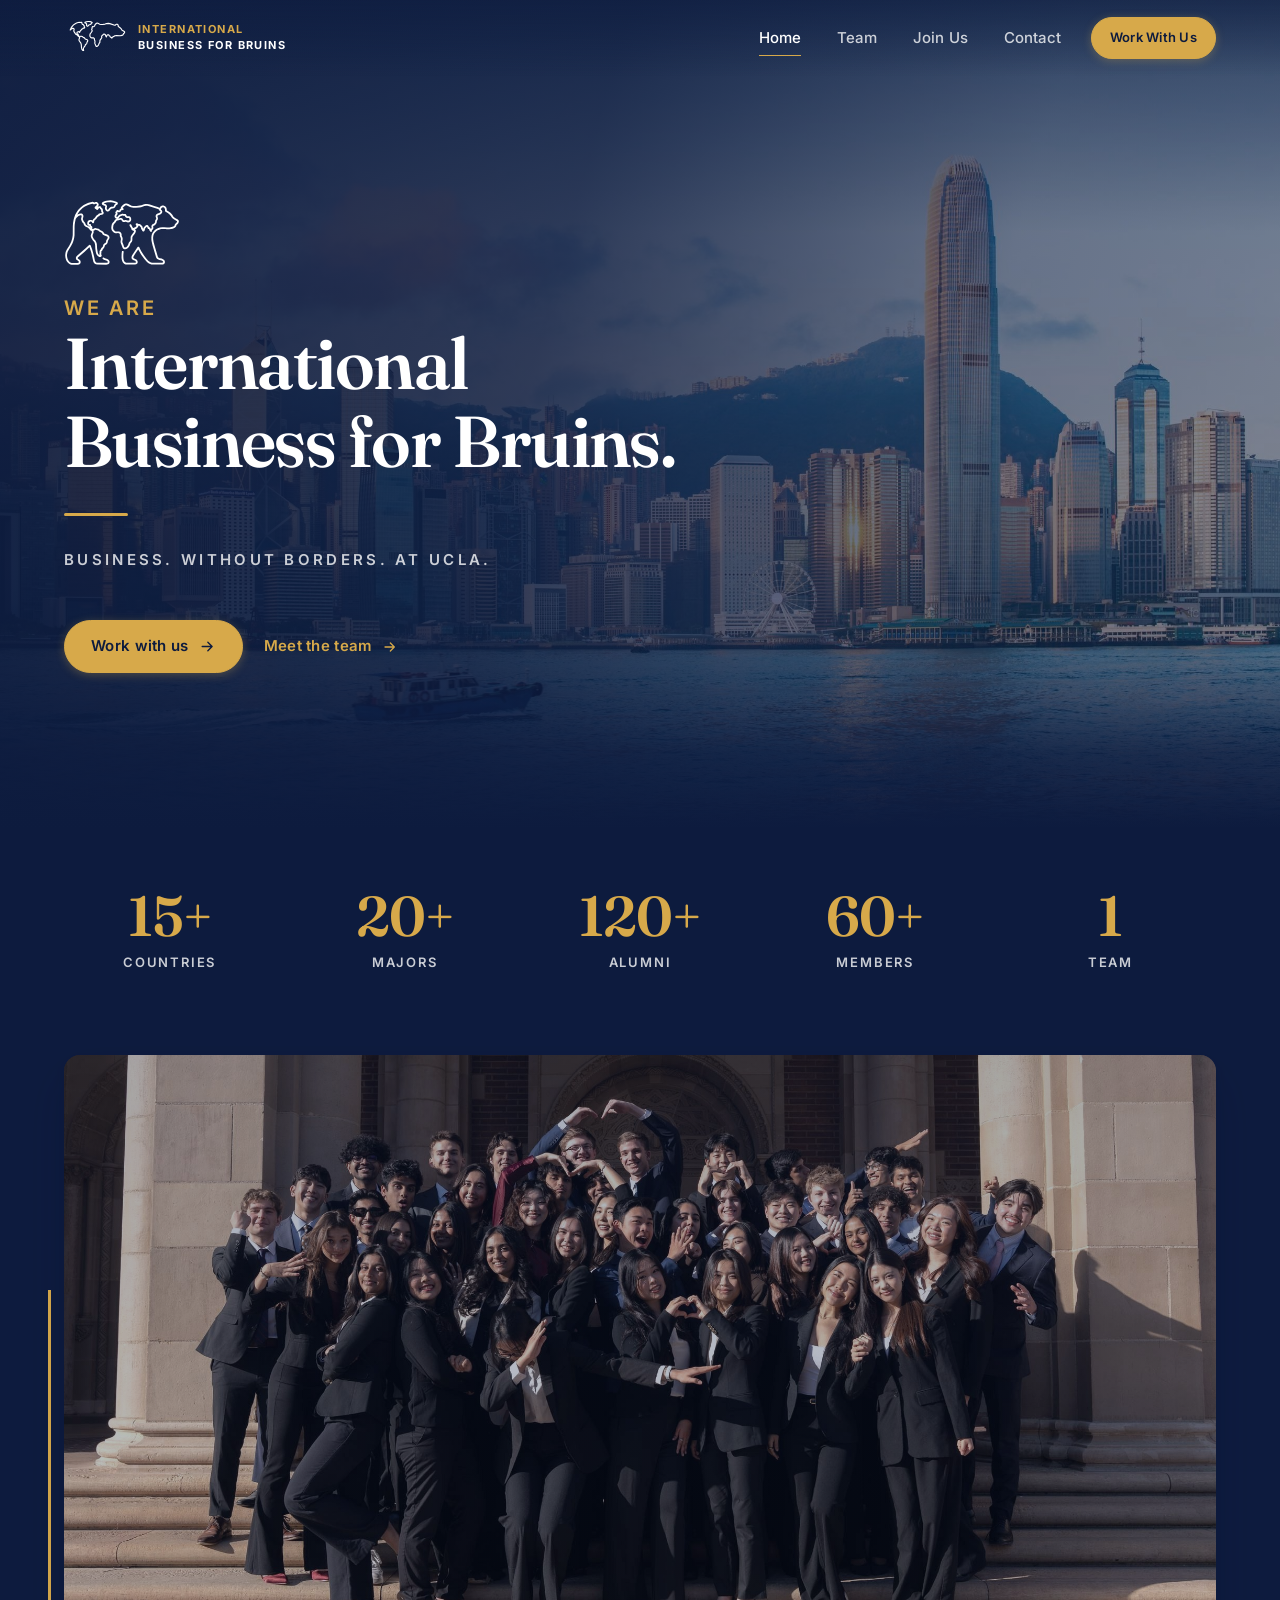
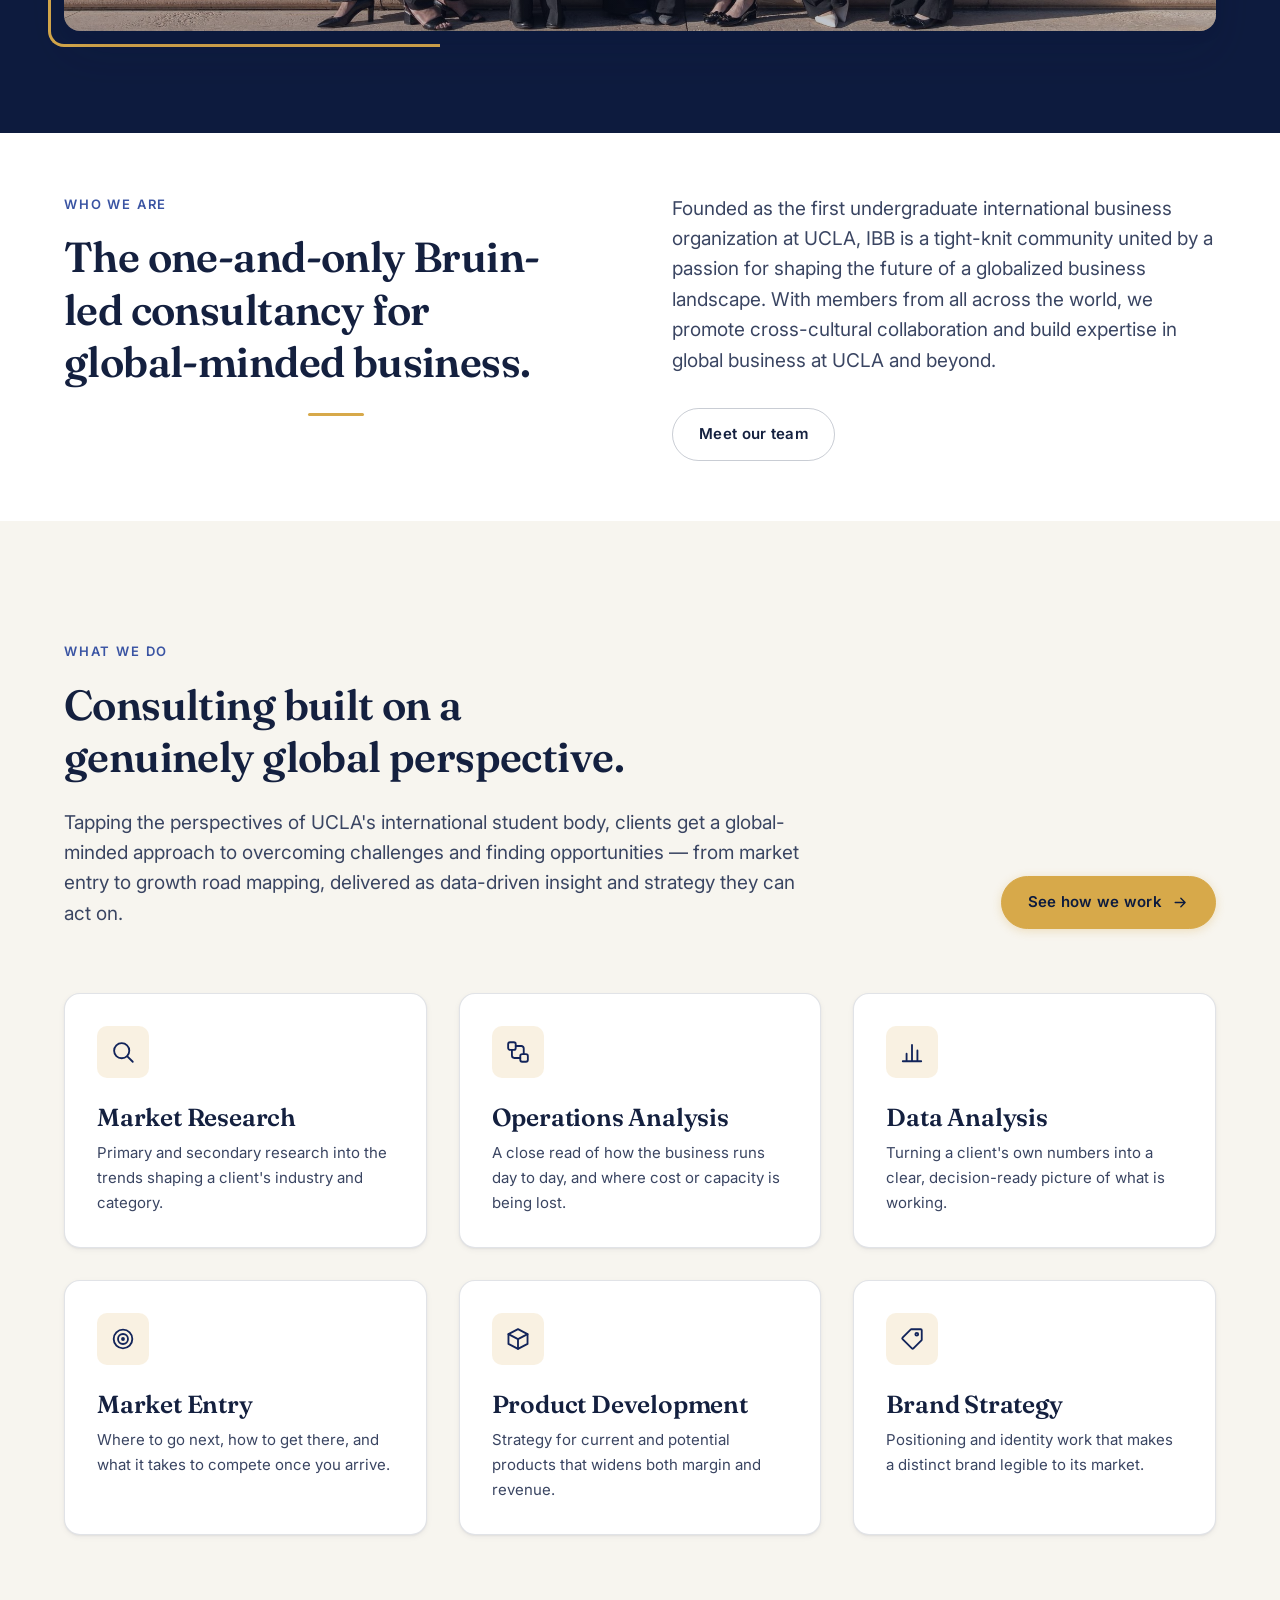
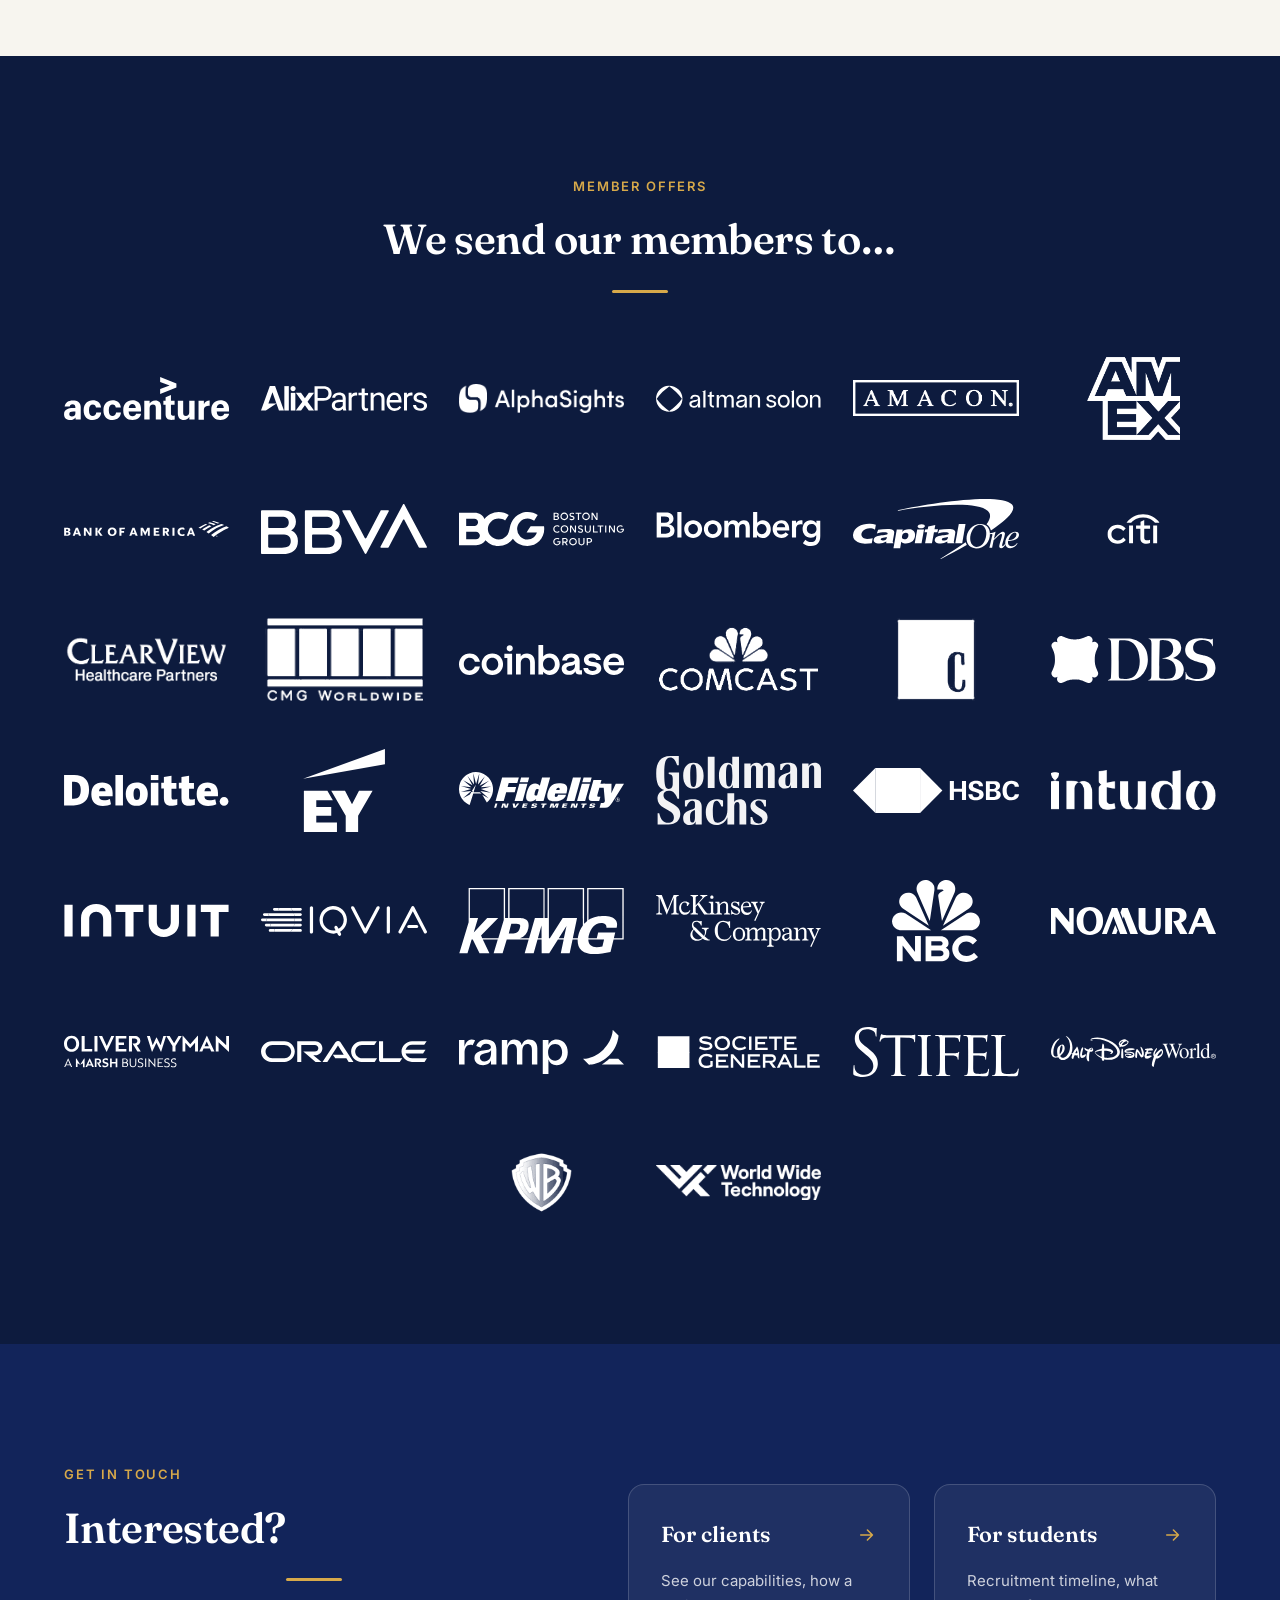
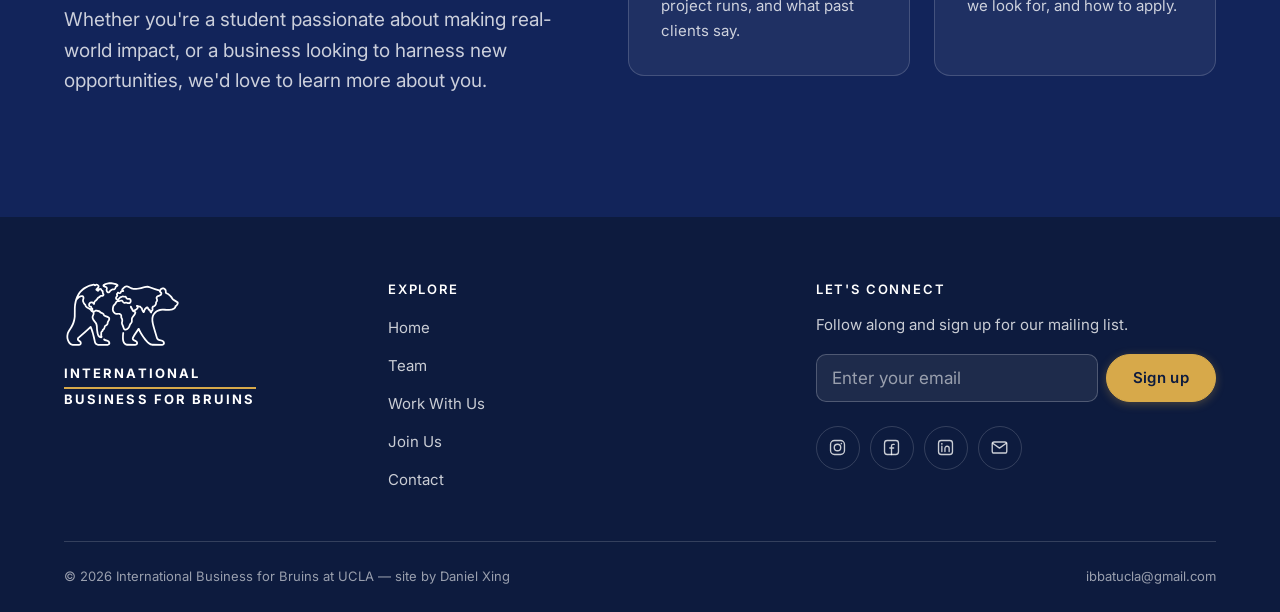
==== commit 875824a8: "Rebuild team roster, add headshots, and fix asset paths Roster - Replace the team page with the curr" ====
--- a/index.html
+++ b/index.html
@@ -4,18 +4,18 @@
 <meta charset="utf-8">
 <meta name="viewport" content="width=device-width, initial-scale=1">
 <title>International Business for Bruins — UCLA's global-minded consultancy</title>
-<meta name="description" content="International Business for Bruins is UCLA's Bruin-led consultancy for global-minded business. 50+ members from 30+ countries delivering data-driven strategy to real clients.">
+<meta name="description" content="International Business for Bruins is UCLA's Bruin-led consultancy for global-minded business. 60+ members from 15+ countries delivering data-driven strategy to real clients.">
 <link rel="icon" href="assets/favicon.svg" type="image/svg+xml">
 <link rel="icon" href="assets/favicon-32.png" sizes="32x32">
 <link rel="apple-touch-icon" href="assets/apple-touch-icon.png">
 <meta property="og:title" content="International Business for Bruins">
 <meta property="og:description" content="UCLA's Bruin-led consultancy for global-minded business.">
 <meta property="og:type" content="website">
-<meta property="og:image" content="assets/og-image.png">
+<meta property="og:image" content="assets/logos/og-image.png">
 <meta name="twitter:card" content="summary_large_image">
 <link rel="preconnect" href="https://fonts.googleapis.com">
 <link rel="preconnect" href="https://fonts.gstatic.com" crossorigin>
-<link rel="preload" as="image" href="assets/img/hero-harbour.jpg">
+<link rel="preload" as="image" href="assets/images/hero-harbour.jpg">
 <link href="https://fonts.googleapis.com/css2?family=Fraunces:opsz,wght@9..144,500;9..144,600;9..144,700&family=Inter:wght@400;500;600;700&display=swap" rel="stylesheet">
 <link rel="stylesheet" href="css/tokens.css">
 <link rel="stylesheet" href="css/base.css">
@@ -121,7 +121,7 @@
 
   <!-- ============================== hero ============================== -->
   <section class="hero on-dark">
-    <img class="hero__media" src="assets/img/hero-harbour.jpg" alt="" width="2200" height="965" fetchpriority="high">
+    <img class="hero__media" src="assets/images/hero-harbour.jpg" alt="" width="2106" height="1424" fetchpriority="high">
     <div class="hero__scrim" aria-hidden="true"></div>
     <div class="shell shell--wide">
       <div class="hero__inner">
@@ -142,14 +142,47 @@
         </div>
       </div>
     </div>
-    <a class="hero__scroll" href="#who">
-      More
-      <svg aria-hidden="true"><use href="#i-arrow-down"/></svg>
-    </a>
+  </section>
+
+  <!-- ===================== descent: the hero's navy field =====================
+       The hero's ink navy carries on behind both the stats and the group photo
+       at full strength, then ends on a clean edge against the white section
+       below — no ramp, and nothing sitting on a half-resolved background.
+       ========================================================================= -->
+  <section class="section section--descent on-dark">
+    <div class="shell">
+      <ul class="stats" data-reveal-group="90">
+        <li class="stat" data-reveal>
+          <span class="stat__num"><span data-count="15" data-suffix="+">15+</span></span>
+          <span class="stat__label">Countries</span>
+        </li>
+        <li class="stat" data-reveal>
+          <span class="stat__num"><span data-count="20" data-suffix="+">20+</span></span>
+          <span class="stat__label">Majors</span>
+        </li>
+        <li class="stat" data-reveal>
+          <span class="stat__num"><span data-count="120" data-suffix="+">120+</span></span>
+          <span class="stat__label">Alumni</span>
+        </li>
+        <li class="stat" data-reveal>
+          <span class="stat__num"><span data-count="60" data-suffix="+">60+</span></span>
+          <span class="stat__label">Members</span>
+        </li>
+        <li class="stat" data-reveal>
+          <span class="stat__num"><span data-count="1" data-suffix="">1</span></span>
+          <span class="stat__label">Team</span>
+        </li>
+      </ul>
+
+      <figure class="feature-photo" data-reveal style="--reveal-delay:200ms">
+        <img src="assets/images/group-arch.jpg" alt="The IBB membership gathered under the arches at UCLA."
+             width="2200" height="1100" loading="lazy" decoding="async">
+      </figure>
+    </div>
   </section>
 
   <!-- ============================ who we are ========================== -->
-  <section class="section section--white" id="who">
+  <section class="section section--white section--tight-top section--tight-bottom" id="who">
     <div class="shell">
       <div class="lead-pair">
         <div class="sec-head" data-reveal>
@@ -169,39 +202,6 @@
           </div>
         </div>
       </div>
-
-      <figure class="feature-photo" data-reveal style="--reveal-delay:200ms">
-        <img src="assets/img/group-arch.jpg" alt="The IBB membership gathered under the arches at UCLA."
-             width="1800" height="606" loading="lazy" decoding="async">
-      </figure>
-    </div>
-  </section>
-
-  <!-- ============================== stats ============================= -->
-  <section class="section section--tight section--navy">
-    <div class="shell">
-      <ul class="stats" data-reveal-group="90">
-        <li class="stat" data-reveal>
-          <span class="stat__num"><span data-count="30" data-suffix="+">30+</span></span>
-          <span class="stat__label">Countries</span>
-        </li>
-        <li class="stat" data-reveal>
-          <span class="stat__num"><span data-count="20" data-suffix="+">20+</span></span>
-          <span class="stat__label">Majors</span>
-        </li>
-        <li class="stat" data-reveal>
-          <span class="stat__num"><span data-count="100" data-suffix="+">100+</span></span>
-          <span class="stat__label">Alumni</span>
-        </li>
-        <li class="stat" data-reveal>
-          <span class="stat__num"><span data-count="50" data-suffix="+">50+</span></span>
-          <span class="stat__label">Members</span>
-        </li>
-        <li class="stat" data-reveal>
-          <span class="stat__num"><span data-count="1" data-suffix="">1</span></span>
-          <span class="stat__label">Team</span>
-        </li>
-      </ul>
     </div>
   </section>
 
@@ -258,24 +258,58 @@
     </div>
   </section>
 
-  <!-- =========================== where we go ========================== -->
-  <section class="section section--white">
-    <div class="shell shell--wide">
+  <!-- ===================== where our members land =====================
+       One unified wall — no industry columns, no category headers. Each logo
+       keeps its own brand colours, so every tile is a white plate on the navy
+       ground rather than a knocked-out monochrome silhouette. object-fit:contain
+       inside a fixed-ratio tile is what lets a 4.8:1 wordmark and a square app
+       mark share a grid without either being stretched. -->
+  <section class="section section--navy">
+    <div class="shell">
       <div class="sec-head sec-head--center" data-reveal>
-        <span class="kicker">Our network</span>
-        <h2>Where we go.</h2>
+        <span class="kicker">Member offers</span>
+        <h2>We send our members to&hellip;</h2>
         <hr class="sec-head__rule">
       </div>
-      <ul class="logo-strip" style="margin-top:var(--s-8)" data-reveal-group="60">
-        <li class="logo-strip__item" data-reveal><img src="assets/img/clients/tencent.png" alt="Tencent" width="440" height="152" loading="lazy"></li>
-        <li class="logo-strip__item" data-reveal><img src="assets/img/clients/analysis-group.png" alt="Analysis Group" width="440" height="152" loading="lazy"></li>
-        <li class="logo-strip__item" data-reveal><img src="assets/img/clients/cornerstone-research.png" alt="Cornerstone Research" width="440" height="152" loading="lazy"></li>
-        <li class="logo-strip__item" data-reveal><img src="assets/img/clients/ey.png" alt="EY" width="440" height="152" loading="lazy"></li>
-        <li class="logo-strip__item" data-reveal><img src="assets/img/clients/grant-thornton.png" alt="Grant Thornton" width="440" height="152" loading="lazy"></li>
-        <li class="logo-strip__item" data-reveal><img src="assets/img/clients/citi.png" alt="Citi" width="440" height="152" loading="lazy"></li>
-        <li class="logo-strip__item" data-reveal><img src="assets/img/clients/warner-bros.png" alt="Warner Bros." width="440" height="152" loading="lazy"></li>
-        <li class="logo-strip__item" data-reveal><img src="assets/img/clients/bloomberg.png" alt="Bloomberg" width="440" height="152" loading="lazy"></li>
-        <li class="logo-strip__item" data-reveal><img src="assets/img/clients/uob.png" alt="UOB" width="440" height="152" loading="lazy"></li>
+      <ul class="logo-wall" data-reveal-group="20">
+        <li class="logo-wall__item" data-reveal><img src="assets/images/companies/accenture.svg" alt="Accenture" loading="lazy" decoding="async"></li>
+        <li class="logo-wall__item" data-reveal><img src="assets/images/companies/alixpartners.svg" alt="AlixPartners" loading="lazy" decoding="async"></li>
+        <li class="logo-wall__item" data-reveal><img src="assets/images/companies/alphasights.png" alt="AlphaSights" loading="lazy" decoding="async"></li>
+        <li class="logo-wall__item" data-reveal><img src="assets/images/companies/altman-solon.svg" alt="Altman Solon" loading="lazy" decoding="async"></li>
+        <li class="logo-wall__item" data-reveal><img src="assets/images/companies/amacon.png" alt="Amacon" loading="lazy" decoding="async"></li>
+        <li class="logo-wall__item logo-wall__item--swap" data-reveal><img src="assets/images/companies/american-express.png" alt="American Express" loading="lazy" decoding="async"></li>
+        <li class="logo-wall__item" data-reveal><img src="assets/images/companies/bank-of-america.svg" alt="Bank of America" loading="lazy" decoding="async"></li>
+        <li class="logo-wall__item" data-reveal><img src="assets/images/companies/bbva.svg" alt="BBVA" loading="lazy" decoding="async"></li>
+        <li class="logo-wall__item" data-reveal><img src="assets/images/companies/bcg.svg" alt="Boston Consulting Group" loading="lazy" decoding="async"></li>
+        <li class="logo-wall__item" data-reveal><img src="assets/images/companies/bloomberg.svg" alt="Bloomberg" loading="lazy" decoding="async"></li>
+        <li class="logo-wall__item" data-reveal><img src="assets/images/companies/capital-one.svg" alt="Capital One" loading="lazy" decoding="async"></li>
+        <li class="logo-wall__item" data-reveal><img src="assets/images/companies/citi.svg" alt="Citi" loading="lazy" decoding="async"></li>
+        <li class="logo-wall__item" data-reveal><img src="assets/images/companies/clearview-healthcare-partners.png" alt="ClearView Healthcare Partners" loading="lazy" decoding="async"></li>
+        <li class="logo-wall__item" data-reveal><img src="assets/images/companies/cmg-worldwide.png" alt="CMG Worldwide" loading="lazy" decoding="async"></li>
+        <li class="logo-wall__item" data-reveal><img src="assets/images/companies/coinbase.svg" alt="Coinbase" loading="lazy" decoding="async"></li>
+        <li class="logo-wall__item" data-reveal><img src="assets/images/companies/comcast.png" alt="Comcast" loading="lazy" decoding="async"></li>
+        <li class="logo-wall__item" data-reveal><img src="assets/images/companies/cornerstone-research.png" alt="Cornerstone Research" loading="lazy" decoding="async"></li>
+        <li class="logo-wall__item" data-reveal><img src="assets/images/companies/dbs.svg" alt="DBS Bank" loading="lazy" decoding="async"></li>
+        <li class="logo-wall__item" data-reveal><img src="assets/images/companies/deloitte.svg" alt="Deloitte" loading="lazy" decoding="async"></li>
+        <li class="logo-wall__item" data-reveal><img src="assets/images/companies/ey.svg" alt="EY" loading="lazy" decoding="async"></li>
+        <li class="logo-wall__item" data-reveal><img src="assets/images/companies/fidelity.svg" alt="Fidelity Investments" loading="lazy" decoding="async"></li>
+        <li class="logo-wall__item" data-reveal><img src="assets/images/companies/goldman-sachs.svg" alt="Goldman Sachs" loading="lazy" decoding="async"></li>
+        <li class="logo-wall__item" data-reveal><img src="assets/images/companies/hsbc.svg" alt="HSBC" loading="lazy" decoding="async"></li>
+        <li class="logo-wall__item" data-reveal><img src="assets/images/companies/intudo.png" alt="Intudo" loading="lazy" decoding="async"></li>
+        <li class="logo-wall__item" data-reveal><img src="assets/images/companies/intuit.svg" alt="Intuit" loading="lazy" decoding="async"></li>
+        <li class="logo-wall__item" data-reveal><img src="assets/images/companies/iqvia.svg" alt="IQVIA" loading="lazy" decoding="async"></li>
+        <li class="logo-wall__item" data-reveal><img src="assets/images/companies/kpmg.svg" alt="KPMG" loading="lazy" decoding="async"></li>
+        <li class="logo-wall__item" data-reveal><img src="assets/images/companies/mckinsey.svg" alt="McKinsey &amp; Company" loading="lazy" decoding="async"></li>
+        <li class="logo-wall__item" data-reveal><img src="assets/images/companies/nbc.svg" alt="NBC" loading="lazy" decoding="async"></li>
+        <li class="logo-wall__item" data-reveal><img src="assets/images/companies/nomura.svg" alt="Nomura" loading="lazy" decoding="async"></li>
+        <li class="logo-wall__item" data-reveal><img src="assets/images/companies/oliver-wyman.svg" alt="Oliver Wyman" loading="lazy" decoding="async"></li>
+        <li class="logo-wall__item" data-reveal><img src="assets/images/companies/oracle.svg" alt="Oracle" loading="lazy" decoding="async"></li>
+        <li class="logo-wall__item" data-reveal><img src="assets/images/companies/ramp.svg" alt="Ramp" loading="lazy" decoding="async"></li>
+        <li class="logo-wall__item" data-reveal><img src="assets/images/companies/societe-generale.svg" alt="Soci&eacute;t&eacute; G&eacute;n&eacute;rale" loading="lazy" decoding="async"></li>
+        <li class="logo-wall__item" data-reveal><img src="assets/images/companies/stifel.svg" alt="Stifel" loading="lazy" decoding="async"></li>
+        <li class="logo-wall__item" data-reveal><img src="assets/images/companies/walt-disney.svg" alt="The Walt Disney Company" loading="lazy" decoding="async"></li>
+        <li class="logo-wall__item" data-reveal><img src="assets/images/companies/warner-bros.png" alt="Warner Bros." loading="lazy" decoding="async"></li>
+        <li class="logo-wall__item" data-reveal><img src="assets/images/companies/world-wide-technology.png" alt="World Wide Technology" loading="lazy" decoding="async"></li>
       </ul>
     </div>
   </section>
@@ -352,7 +386,7 @@
     </div>
 
     <div class="footer__bottom">
-      <p>&copy; <span data-year>2026</span> International Business for Bruins at UCLA.</p>
+      <p>&copy; <span data-year>2026</span> International Business for Bruins at UCLA &mdash; site by <a href="https://www.linkedin.com/in/dxing01/" rel="noopener" target="_blank">Daniel Xing</a></p>
       <p><a href="mailto:ibbatucla@gmail.com">ibbatucla@gmail.com</a></p>
     </div>
   </div>
--- a/css/base.css
+++ b/css/base.css
@@ -89,6 +89,11 @@
 
 .section { padding-block: var(--section-y); }
 .section--tight { padding-block: var(--section-y-tight); }
+/* Halves a section's top padding only. For blocks whose heading would otherwise
+   sit under a full section's worth of space stacked on whatever the preceding
+   block already pads with — which reads as a gap rather than a break. */
+.section--tight-top { padding-top: calc(var(--section-y) * .5); }
+.section--tight-bottom { padding-bottom: calc(var(--section-y) * .5); }
 
 /* Section ground colours — alternated down each page so no two adjacent
    sections share a background and dividers are never needed. */
@@ -139,8 +144,8 @@
   display: block;
   aspect-ratio: var(--bear-ratio);
   background-color: currentColor;
-  -webkit-mask-image: url(../assets/logo/bear.svg);
-          mask-image: url(../assets/logo/bear.svg);
+  -webkit-mask-image: url(../assets/logos/bear.svg);
+          mask-image: url(../assets/logos/bear.svg);
   -webkit-mask-repeat: no-repeat;   mask-repeat: no-repeat;
   -webkit-mask-position: center;    mask-position: center;
   -webkit-mask-size: contain;       mask-size: contain;
@@ -148,8 +153,8 @@
 /* Below ~48px the continent line work disappears; swap to the simplified mark. */
 .bear--simple {
   aspect-ratio: var(--bear-simple-ratio);
-  -webkit-mask-image: url(../assets/logo/bear-simple.svg);
-          mask-image: url(../assets/logo/bear-simple.svg);
+  -webkit-mask-image: url(../assets/logos/bear-simple.svg);
+          mask-image: url(../assets/logos/bear-simple.svg);
 }
 
 /* ---- the full lockup: mark over a two-line wordmark split by a gold rule -- */
--- a/css/components.css
+++ b/css/components.css
@@ -164,6 +164,15 @@
 
 .btn--sm { min-height: 40px; padding: 9px 18px; font-size: var(--fs-xs); }
 
+/* inert — the action exists but is not available yet (e.g. applications that
+   have not opened). Reads as a real button so the page still shows where the
+   action will be, but takes no click and no hover travel. */
+.btn[aria-disabled="true"] {
+  cursor: default; opacity: .55; box-shadow: none;
+  pointer-events: none;
+}
+.btn[aria-disabled="true"] .btn__arrow { display: none; }
+
 .btn-row { display: flex; flex-wrap: wrap; gap: var(--s-2); align-items: center; }
 
 /* ------------------------------------------------- section header --------- */
@@ -251,21 +260,89 @@
   .stats > :last-child:nth-child(odd) { grid-column: 1 / -1; }   /* centre a lone trailing stat */
 }
 
-/* ------------------------------------------------------- logo strip ------- */
-.logo-strip {
-  display: grid; grid-template-columns: repeat(9, minmax(0, 1fr));
-  align-items: center; gap: var(--s-3);
-}
-.logo-strip__item { display: flex; align-items: center; justify-content: center; }
-.logo-strip img {
-  width: 100%; height: auto;
-  mix-blend-mode: multiply;         /* the white plate drops out of a light ground */
-  filter: grayscale(1) opacity(.85);
-  transition: filter var(--dur) var(--ease), transform var(--dur) var(--ease);
-}
-.logo-strip__item:hover img { filter: none; transform: scale(1.04); }
-@media (max-width: 1199px) { .logo-strip { grid-template-columns: repeat(5, minmax(0, 1fr)); } }
-@media (max-width: 599px)  { .logo-strip { grid-template-columns: repeat(3, minmax(0, 1fr)); gap: var(--s-2); } }
+/* --------------------------------------------------------- logo wall ------
+   The homepage placements wall: every mark knocked out to a flat white
+   silhouette on the navy, so 37 logos of wildly different colour, weight and
+   proportion read as one field instead of 37 competing brand palettes.
+
+   filter: brightness(0) invert(1) is what does the knockout — brightness(0)
+   crushes every colour to black, invert(1) flips that to white — and it keeps
+   the alpha channel, so what shows is the logo's silhouette. That only works
+   on art with a transparent ground: any logo still carrying an opaque plate
+   turns into a solid white brick. The ten that shipped that way (the JPEG app
+   icons, the Amex blue box, the white-backed PNGs) were re-cut to alpha in
+   assets/images/companies rather than special-cased here.
+
+   Six columns, not eight, so the wall runs long rather than wide, and with the
+   white plates gone each logo now spans the full cell — roughly 40% larger
+   than the plated version at the same container width.
+   ------------------------------------------------------------------------- */
+.logo-wall {
+  --cols: 6;
+  --wall-gap: var(--s-4);
+  margin-top: var(--s-8);
+  display: flex; flex-wrap: wrap; justify-content: center;
+  column-gap: var(--wall-gap);
+  row-gap: var(--s-6);
+}
+.logo-wall__item {
+  /* an exact 1/n of the row keeps full rows flush with the section edges the
+     way a grid would, while justify-content centres the short last row — 37 is
+     prime, so there is always one. */
+  flex: 0 0 calc((100% - (var(--cols) - 1) * var(--wall-gap)) / var(--cols));
+  display: flex; align-items: center; justify-content: center;
+  aspect-ratio: 2 / 1;
+  position: relative;
+  isolation: isolate;                 /* pins the plate below the mark, above the navy */
+  transition: transform var(--dur) var(--ease);
+}
+/* The plate the mark lifts onto. Most of these logos are dark artwork, so their
+   real colours need a light ground to read against — on the navy they would just
+   disappear. It sits outside the mark's box so the logo keeps its resting size. */
+.logo-wall__item::before {
+  content: ""; position: absolute; z-index: -1;
+  inset: calc(var(--s-2) * -1) calc(var(--s-3) * -1);
+  border-radius: var(--radius);
+  background: #fff;
+  box-shadow: var(--shadow-lg);
+  opacity: 0; transform: scale(.94);
+  transition: opacity var(--dur) var(--ease), transform var(--dur) var(--ease);
+}
+.logo-wall img {
+  width: 100%; height: 100%;
+  object-fit: contain;                /* true proportions, never stretched */
+  filter: brightness(0) invert(1);    /* knocked out to white on the navy ground */
+  transition: filter var(--dur) var(--ease), opacity var(--dur) var(--ease);
+}
+.logo-wall__item:hover { transform: scale(1.08); z-index: 2; }
+.logo-wall__item:hover::before { opacity: 1; transform: scale(1); }
+.logo-wall__item:hover img { filter: none; }        /* the brand's own colours */
+
+/* Amex is a solid blue plaque with the wordmark reversed out of it, so no single
+   file serves both states — knocked out for the resting wall it collapses to a
+   plain white square. It alone keeps the white master at rest and cross-fades to
+   colour artwork on hover. The path sits here rather than in a custom property on
+   the element: a url() inside a custom property resolves against the stylesheet
+   that consumes it, not the HTML that declares it, so a document-relative path
+   there resolves to /css/... and 404s. */
+.logo-wall__item--swap::after {
+  content: ""; position: absolute; inset: 0;
+  background: url(../assets/images/companies/american-express-colour.svg) center / contain no-repeat;
+  opacity: 0;
+  transition: opacity var(--dur) var(--ease);
+}
+.logo-wall__item--swap:hover::after { opacity: 1; }
+.logo-wall__item--swap:hover img { opacity: 0; }
+
+/* Each breakpoint is the width at which the next column down would push a cell
+   under ~120px, not a device size. */
+@media (max-width: 979px) { .logo-wall { --cols: 5; } }
+@media (max-width: 809px) { .logo-wall { --cols: 4; --wall-gap: var(--s-3); } }
+@media (max-width: 569px) { .logo-wall { --cols: 3; row-gap: var(--s-4); } }
+@media (prefers-reduced-motion: reduce) {   /* colour still changes, nothing moves */
+  .logo-wall__item:hover { transform: none; }
+  .logo-wall__item::before, .logo-wall__item:hover::before { transform: none; }
+}
 
 /* ------------------------------------------------------- testimonial ------ */
 .quote {
@@ -460,6 +537,10 @@
   border-top: 1px solid var(--border-subtle-dark);
   font-size: var(--fs-xs); color: var(--text-on-dark-faint);
 }
+/* The row is a flex line, so the global `p + p` top margin would push the
+   second paragraph half its own height below the first rather than stacking
+   anything — it reads as the email sitting lower than the copyright line. */
+.footer__bottom p { margin: 0; }
 .footer__bottom a { color: var(--text-on-dark-faint); text-decoration: none; }
 .footer__bottom a:hover { color: var(--brand-accent); }
 @media (max-width: 899px) {
--- a/css/pages.css
+++ b/css/pages.css
@@ -29,7 +29,8 @@
     linear-gradient(105deg, rgba(13, 27, 62, .94) 0%, rgba(13, 27, 62, .82) 42%,
                             rgba(13, 27, 62, .5) 72%, rgba(13, 27, 62, .42) 100%),
     linear-gradient(to bottom, rgba(13, 27, 62, .55) 0%, rgba(13, 27, 62, 0) 28%,
-                               rgba(13, 27, 62, 0) 62%, rgba(13, 27, 62, .8) 100%);
+                               rgba(13, 27, 62, 0) 76%, rgba(13, 27, 62, .8) 91%,
+                               rgba(13, 27, 62, 1) 100%);
 }
 .hero__inner { max-width: 780px; }
 .hero__mark { width: 116px; color: var(--text-on-dark); margin-bottom: var(--s-4); }
@@ -55,19 +56,6 @@
 }
 .hero .btn-row { margin-top: var(--s-6); }
 
-.hero__scroll {
-  position: absolute; left: 50%; bottom: var(--s-4); z-index: 1;
-  display: inline-flex; flex-direction: column; align-items: center; gap: 8px;
-  translate: -50% 0;
-  color: var(--text-on-dark-faint); text-decoration: none;
-  font-size: var(--fs-xs); letter-spacing: .16em; text-transform: uppercase;
-  transition: color var(--dur) var(--ease);
-}
-.hero__scroll:hover { color: #fff; }
-.hero__scroll svg { width: 18px; height: 18px; animation: nudge 2.4s var(--ease) infinite; }
-@keyframes nudge { 0%, 100% { transform: translateY(0); } 50% { transform: translateY(5px); } }
-@media (max-width: 767px) { .hero__scroll { display: none; } }
-
 /* hero entrance — resolves to a static state, never gates readability */
 .js .hero__mark, .js .hero__weare, .js .hero h1 .hero__name,
 .js .hero__rule, .js .hero__tagline, .js .hero .btn-row {
@@ -94,7 +82,6 @@
   .js .hero__rule, .js .hero__tagline, .js .hero .btn-row {
     opacity: 1; transform: none; animation: none; clip-path: none;
   }
-  .hero__scroll svg { animation: none; }
 }
 
 /* ============================== PAGE HERO =================================
@@ -103,24 +90,38 @@
    ========================================================================= */
 .page-hero {
   position: relative;
+  --hero-copy: 720px;               /* the text column; the mark lives on what's left */
   padding-block: calc(var(--nav-h) + var(--s-8)) var(--s-8);
   background: var(--brand-primary-dark);
   color: var(--text-on-dark-muted);
   overflow: hidden;
 }
+.page-hero h1 { color: #fff; max-width: 16ch; }
+.page-hero .lede { margin-top: var(--s-3); color: var(--text-on-dark-muted); }
+.page-hero__inner { position: relative; z-index: 1; max-width: var(--hero-copy); }
 .page-hero::after {                 /* the mark, ghosted, as a quiet brand watermark */
-  content: ""; position: absolute; right: -60px; bottom: -70px;
-  width: 460px; aspect-ratio: var(--bear-ratio);
+  content: ""; position: absolute; pointer-events: none;
+  /* Pinned by its LEFT edge to just past the copy, so it can never run under the
+     text however wide the window gets, and then over-sized so it runs off the
+     right of the block. The mark is two bears sharing a world map: the cut lands
+     about 70% across, which leaves the near bear whole and reads as the far one
+     continuing out of frame — cutting later clips the second bear's head, which
+     just looks broken. Its own ratio is taller than the strip it sits in, so on
+     the shorter heroes it grazes top and bottom too. */
+  --mark-left: calc(max(0px, (100% - var(--content)) / 2) + var(--gutter) + var(--hero-copy) + var(--s-6));
+  --mark-over: 1.43;                /* 1 / .7 — the share that hangs off the edge */
+  left: var(--mark-left);
+  top: 52%; transform: translateY(-50%);   /* 2% of the block height below centre */
+  width: calc((100% - var(--mark-left)) * var(--mark-over));
+  aspect-ratio: var(--bear-ratio);
   background-color: rgba(255, 255, 255, .045);
-  -webkit-mask-image: url(../assets/logo/bear.svg); mask-image: url(../assets/logo/bear.svg);
+  -webkit-mask-image: url(../assets/logos/bear.svg); mask-image: url(../assets/logos/bear.svg);
   -webkit-mask-repeat: no-repeat; mask-repeat: no-repeat;
   -webkit-mask-size: contain; mask-size: contain;
-  pointer-events: none;
-}
-.page-hero h1 { color: #fff; max-width: 16ch; }
-.page-hero .lede { margin-top: var(--s-3); color: var(--text-on-dark-muted); }
-.page-hero__inner { position: relative; z-index: 1; max-width: 720px; }
-@media (max-width: 767px) { .page-hero::after { width: 300px; right: -50px; bottom: -40px; } }
+  -webkit-mask-position: center; mask-position: center;
+}
+/* Under this the copy takes the whole shell — no strip is left for the mark. */
+@media (max-width: 1023px) { .page-hero::after { content: none; } }
 
 /* ============================== SPLIT ROW ================================= */
 .split {
@@ -158,6 +159,37 @@
 @media (max-width: 767px) { .head-row { align-items: flex-start; gap: var(--s-4); } }
 
 /* ---- a photograph given the full content width, as it deserves ---------- */
+/* ============================ HERO DESCENT ================================
+   This band picks the hero's ink navy up at full strength and holds it behind
+   both the stats and the group photo, so the skyline resolves into a ground of
+   the same tone rather than into white.
+
+   The band ends on a clean edge: flat navy all the way down to the section
+   boundary, meeting the white section below with no ramp. The top padding is
+   cut to half the standard section rhythm — the hero above is the same navy,
+   so the stats can ride high without reading as crowded — while the bottom
+   keeps 85% so the photo is not pinched against the white edge.
+   ========================================================================= */
+.section--descent {
+  padding-block: calc(var(--section-y) * .5) calc(var(--section-y) * .85);
+  color: var(--text-on-dark-muted);
+  background: var(--brand-primary-dark);
+}
+/* the photo clears the stats by more than it would in a plain section, so the
+   band reads as one dark field rather than two stacked blocks */
+.section--descent .feature-photo { margin-top: calc(var(--s-12) * .85); isolation: isolate; }
+
+/* A navy wash over the group photo. Plain alpha rather than multiply: it lifts
+   the photo's blacks toward the band's own navy, which is what actually makes
+   it sit in the background instead of punching a bright rectangle through it. */
+.section--descent .feature-photo img { filter: saturate(.82); }
+.section--descent .feature-photo::before {
+  content: ""; position: absolute; inset: 0; z-index: 2;
+  border-radius: var(--radius-lg);
+  background: linear-gradient(180deg, rgba(13, 27, 62, .36), rgba(13, 27, 62, .26));
+  pointer-events: none;
+}
+
 .feature-photo {
   position: relative;
   margin: var(--s-8) 0 0;
@@ -177,6 +209,86 @@
 @media (max-width: 767px) {
   .feature-photo { margin-top: var(--s-6); }
   .feature-photo::after { left: -8px; bottom: -8px; }
+}
+
+/* =========================== RECRUITMENT BAND =============================
+   The join page's timeline band runs tighter than the standard section rhythm
+   so the five stages read as one compact block, and gives the timeline a
+   companion column: a reserved frame that the recruitment graphic will fill.
+
+   The grid mirrors .lead-pair's columns and gap exactly, so the frame's column
+   lands directly beneath the lede paragraph above it and the two share a
+   centreline. Three things are being aligned here, and the row structure is
+   what makes each of them exact rather than eyeballed:
+
+   1. .recruit-grid__main is display:contents, so the timeline and the frame's
+      cell are siblings in the SAME grid row. The cell stretches to that row —
+      i.e. to the timeline's height — and the frame floats centred inside it,
+      out of flow, so the two centrelines coincide exactly. The frame is now the
+      taller of the two and overhangs the row by ~25px top and bottom; keeping
+      it out of flow means that overhang cannot push the button down and undo
+      the spacing in point 3.
+   2. Column 1 is max-content, i.e. exactly as wide as the timeline's longest
+      line (~324px) rather than the half-column the stages used to be stretched
+      across. The apply button sits in row 2 of that column and is centred
+      across it, which puts it on the timeline's true optical centre — centring
+      it on the half-column left it ~108px too far right, floating in the empty
+      space past the ends of the stage text.
+
+      Column 1 no longer matching .lead-pair's half-column is why the frame's
+      cell spans the whole grid and places the frame at 75% + gap/4 instead: on
+      a two-column grid of any width that expression IS the centre of the
+      second half-column, so the frame stays on the lede's centreline above it
+      no matter what column 1 does.
+   3. The band's bottom padding is carried by the button row itself
+      (--recruit-y above it, the same below it) instead of by the section, so
+      the button sits exactly midway between the timeline and the end of the
+      blue. row-gap is zeroed for the same reason — the grid gap is a column
+      gap only, or it would add itself to the space above the button.
+
+   Below 900px the frame drops away rather than stacking as a large empty box
+   under the timeline.
+   ========================================================================= */
+.section--recruit {
+  --recruit-y: calc(var(--section-y) * .72);
+  padding-block: var(--recruit-y) 0;
+}
+
+.recruit-grid {
+  --recruit-gap: clamp(var(--s-4), 5vw, var(--s-12));
+  margin-top: var(--s-8);
+  display: grid; align-items: center;
+  grid-template-columns: minmax(0, max-content) minmax(0, 1fr);
+  column-gap: var(--recruit-gap);
+  row-gap: 0;
+}
+.recruit-grid__main { display: contents; }
+.recruit-grid .timeline { grid-area: 1 / 1; }
+.recruit-grid .recruit-frame-cell {
+  position: relative; pointer-events: none;
+  grid-column: 1 / -1; grid-row: 1;
+  align-self: stretch;
+}
+.recruit-grid__main .btn-row {
+  grid-area: 2 / 1;
+  justify-content: center;
+  margin-top: var(--recruit-y);
+  padding-bottom: var(--recruit-y);
+}
+
+.recruit-frame {
+  position: absolute;
+  top: 50%; left: calc(75% + var(--recruit-gap) / 4);
+  transform: translate(-50%, -50%);
+  height: clamp(384px, 41vw, 624px);
+  aspect-ratio: 4 / 5;
+  border: 1.5px dashed rgba(255, 255, 255, .28);
+  border-radius: var(--radius-lg);
+  background: rgba(13, 27, 62, .22);
+}
+@media (max-width: 899px) {
+  .recruit-grid { grid-template-columns: minmax(0, max-content); column-gap: 0; }
+  .recruit-grid .recruit-frame-cell { display: none; }
 }
 
 /* ============================== CTA BAND ==================================
@@ -227,19 +339,34 @@
    One card component for every member; the grid is what changes per tier.
    ========================================================================= */
 .team-grid { display: grid; grid-template-columns: repeat(3, minmax(0, 1fr)); gap: var(--s-6) var(--s-4); }
-.team-grid--members { grid-template-columns: repeat(6, minmax(0, 1fr)); gap: var(--s-3); }
+.team-grid { justify-items: stretch; }
+.team-grid > .member { width: 100%; }
+
+/* The board sits three up, and twelve divides evenly by three (and by two, and by
+   one) — so every row of the board is full at every breakpoint. Its frames run
+   20% smaller on both axes; the 4/5 ratio ties height to width, so width does it. */
+.team-grid--board .member__frame { width: 80%; }
+
+/* Consultants wrap as flex rather than grid. A hand-maintained roster seldom
+   divides evenly into the column count, so the row that ends the list is usually
+   short. Flex centres that trailing row instead of leaving a run of empty cells
+   hanging off the right — whatever the count happens to be, which is why this
+   note names none. Column counts are unchanged; the widths below restate them. */
+.team-grid--members { display: flex; flex-wrap: wrap; justify-content: center; gap: var(--s-3); }
+.team-grid--members > .member { width: calc((100% - var(--s-3) * 5) / 6); }
+
 @media (max-width: 1199px) {
   .team-grid { grid-template-columns: repeat(2, minmax(0, 1fr)); }
-  .team-grid--members { grid-template-columns: repeat(3, minmax(0, 1fr)); }
+  .team-grid--members > .member { width: calc((100% - var(--s-3) * 2) / 3); }
 }
 @media (max-width: 767px) {
-  .team-grid, .team-grid--members { grid-template-columns: repeat(2, minmax(0, 1fr)); gap: var(--s-3); }
-}
-@media (max-width: 479px) { .team-grid, .team-grid--members { grid-template-columns: minmax(0, 1fr); } }
-
-/* A trailing incomplete row is centred rather than left dangling. */
-.team-grid { justify-items: stretch; }
-.team-grid > .member { width: 100%; }
+  .team-grid { grid-template-columns: repeat(2, minmax(0, 1fr)); gap: var(--s-3); }
+  .team-grid--members > .member { width: calc((100% - var(--s-3)) / 2); }
+}
+@media (max-width: 479px) {
+  .team-grid { grid-template-columns: minmax(0, 1fr); }
+  .team-grid--members > .member { width: 100%; }
+}
 
 .member { display: flex; flex-direction: column; }
 .member__frame {
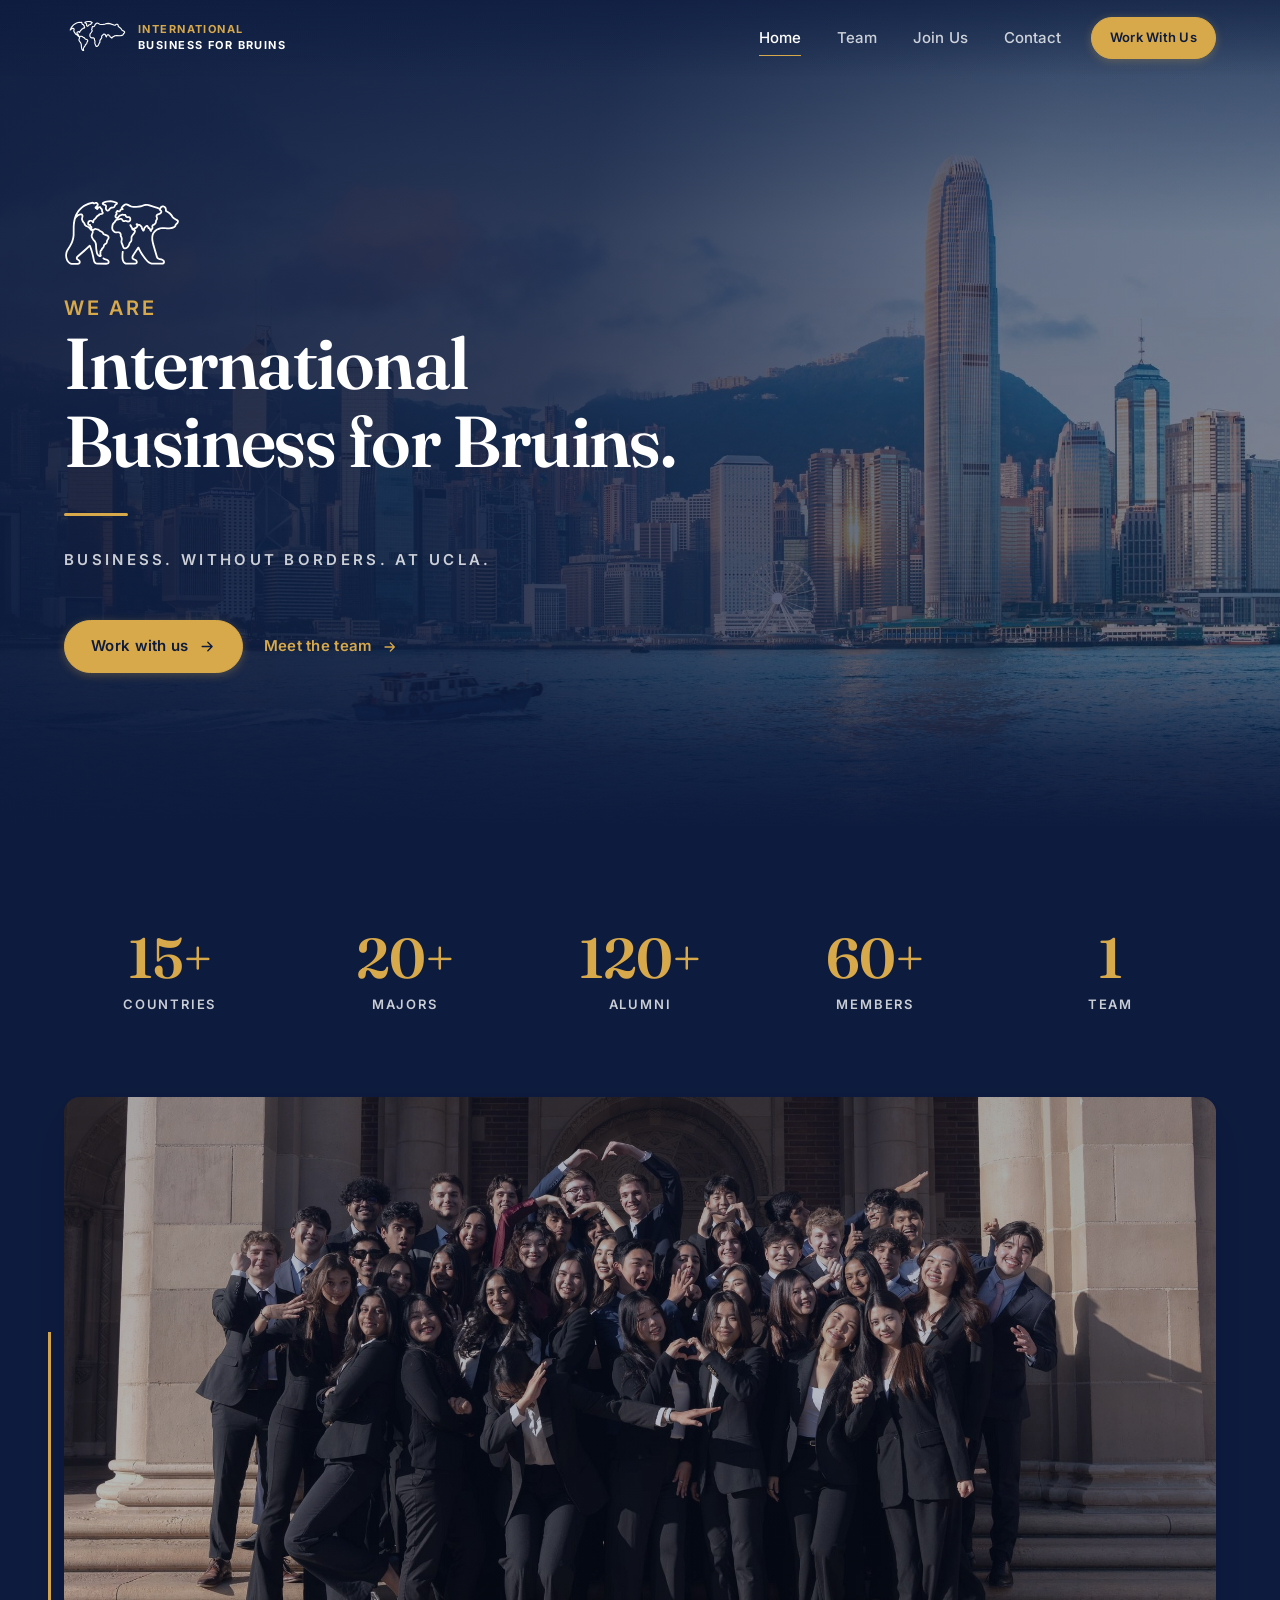
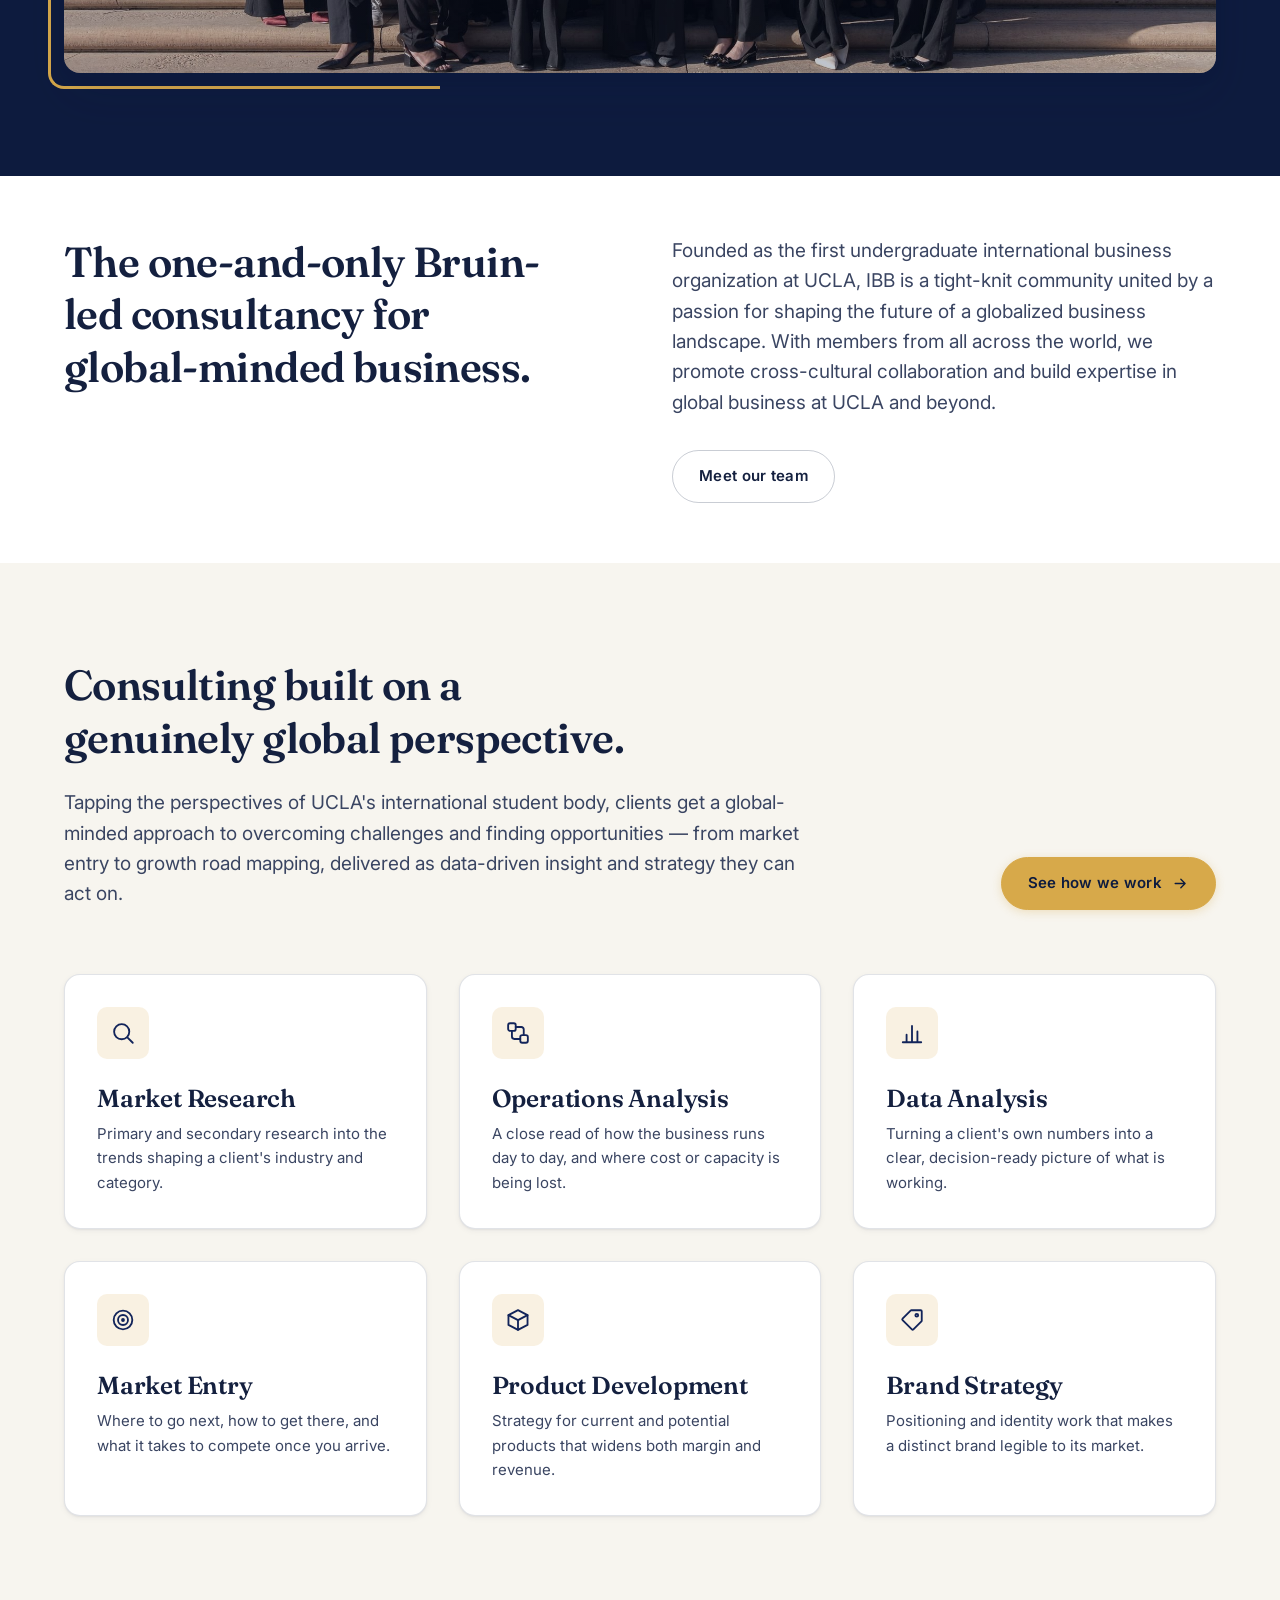
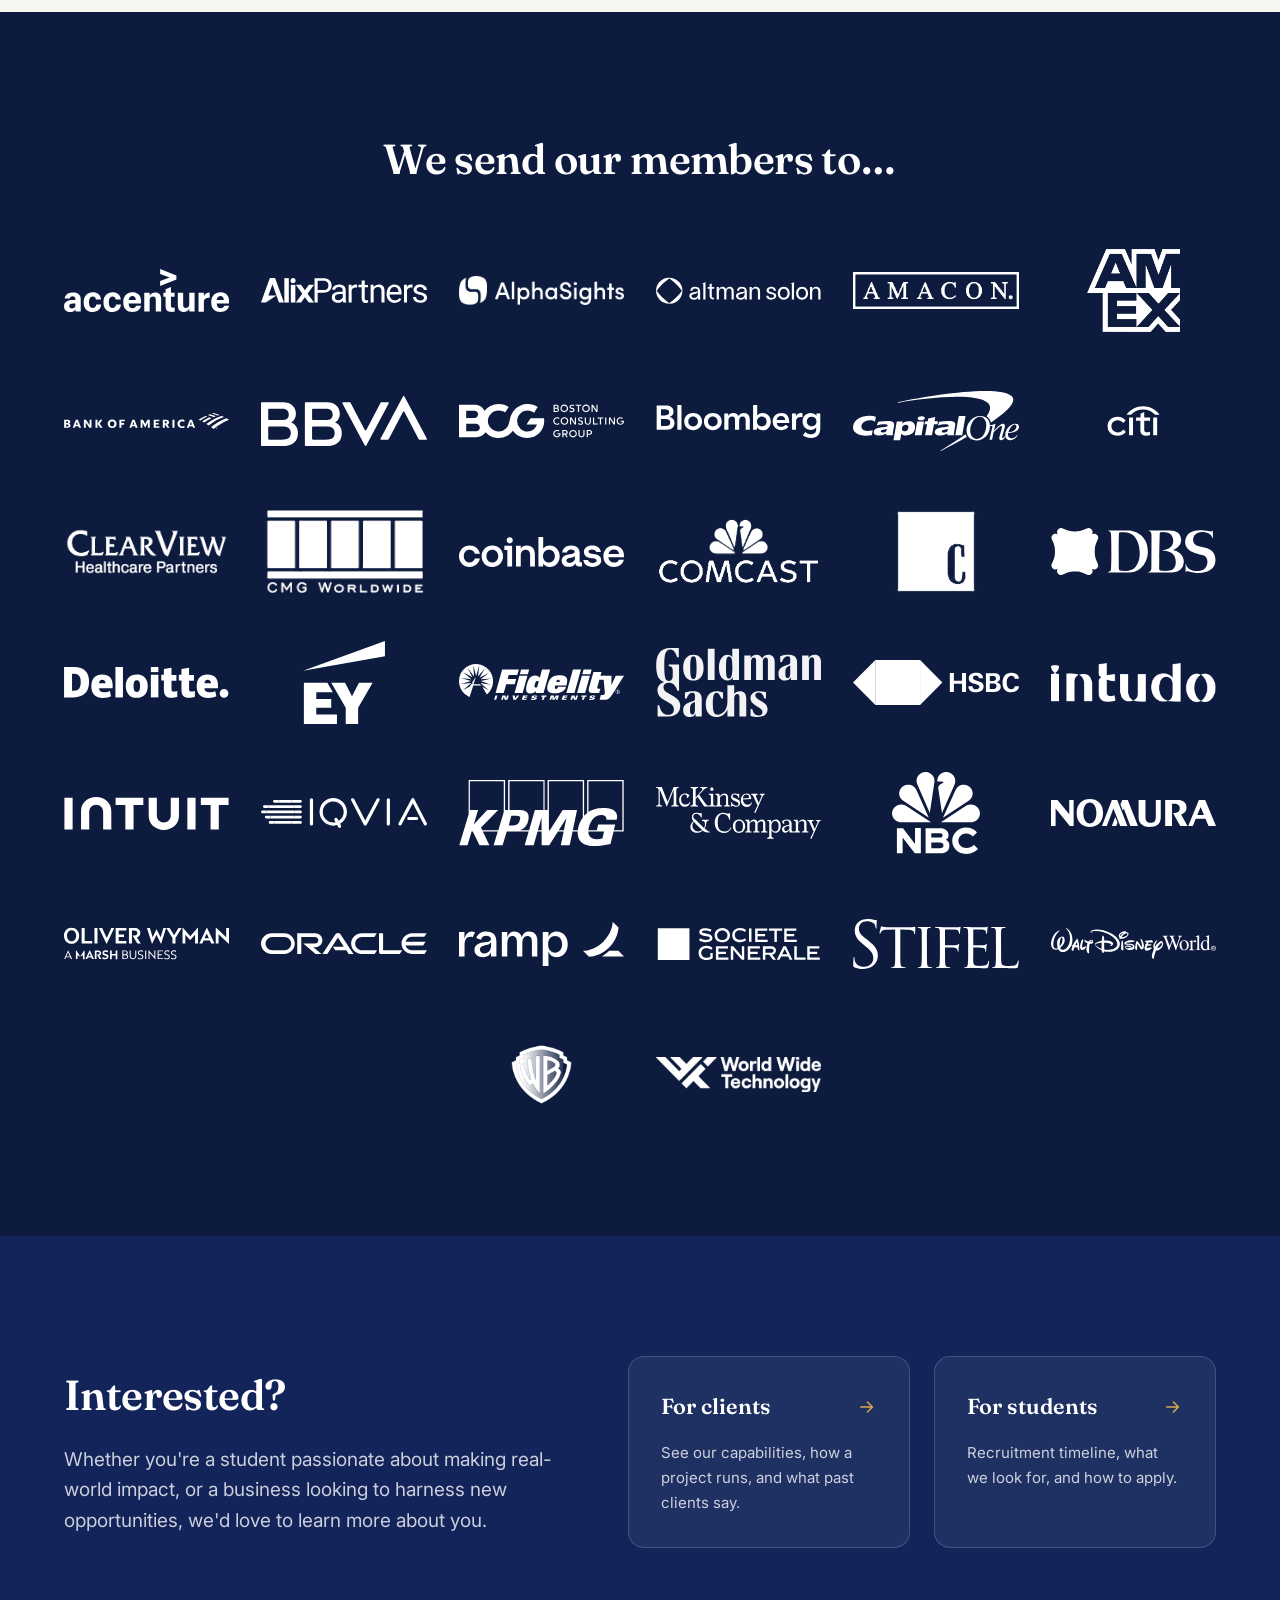
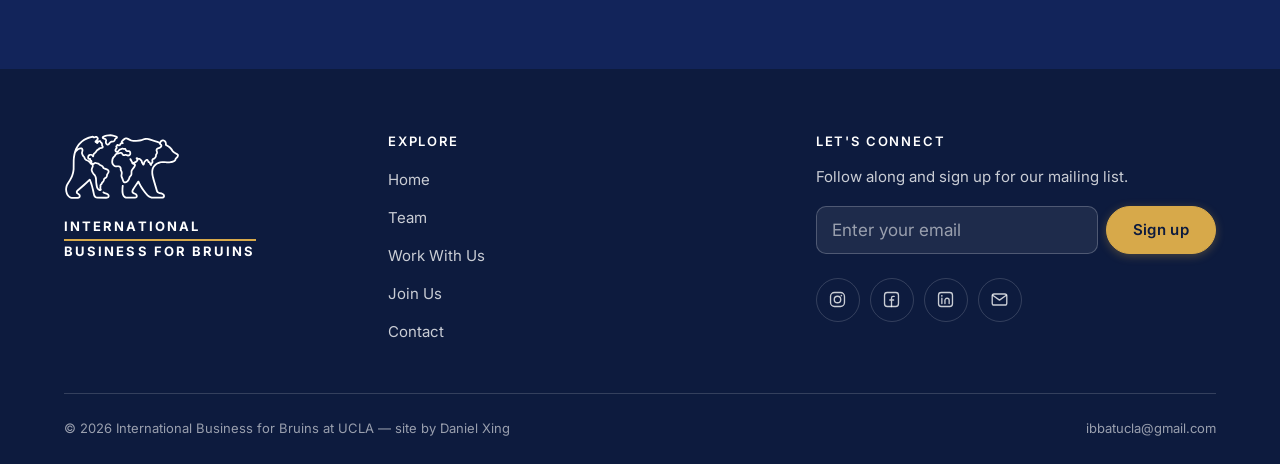
==== commit c1f97c3f: "Drop homepage kickers and rules, even out section padding Removes the four section kickers and all t" ====
--- a/index.html
+++ b/index.html
@@ -186,9 +186,7 @@
     <div class="shell">
       <div class="lead-pair">
         <div class="sec-head" data-reveal>
-          <span class="kicker">Who we are</span>
           <h2>The one-and-only Bruin-led consultancy for global-minded business.</h2>
-          <hr class="sec-head__rule">
         </div>
         <div data-reveal style="--reveal-delay:120ms">
           <p class="lede">
@@ -206,11 +204,10 @@
   </section>
 
   <!-- ============================ what we do ========================== -->
-  <section class="section section--light">
+  <section class="section section--light section--y-80">
     <div class="shell">
       <div class="head-row">
         <div class="sec-head" data-reveal>
-          <span class="kicker">What we do</span>
           <h2>Consulting built on a genuinely global perspective.</h2>
           <p class="lede">
             Tapping the perspectives of UCLA's international student body, clients get a global-minded
@@ -267,9 +264,7 @@
   <section class="section section--navy">
     <div class="shell">
       <div class="sec-head sec-head--center" data-reveal>
-        <span class="kicker">Member offers</span>
         <h2>We send our members to&hellip;</h2>
-        <hr class="sec-head__rule">
       </div>
       <ul class="logo-wall" data-reveal-group="20">
         <li class="logo-wall__item" data-reveal><img src="assets/images/companies/accenture.svg" alt="Accenture" loading="lazy" decoding="async"></li>
@@ -319,9 +314,7 @@
     <div class="shell">
       <div class="cta-band">
         <div class="sec-head" data-reveal>
-          <span class="kicker">Get in touch</span>
           <h2>Interested?</h2>
-          <hr class="sec-head__rule">
           <p class="lede" style="margin-top:var(--s-3)">
             Whether you're a student passionate about making real-world impact, or a business looking
             to harness new opportunities, we'd love to learn more about you.
@@ -393,5 +386,6 @@
 </footer>
 
 <script src="js/main.js" defer></script>
+<script defer src="/_vercel/insights/script.js"></script>
 </body>
 </html>
--- a/css/base.css
+++ b/css/base.css
@@ -94,6 +94,8 @@
    block already pads with — which reads as a gap rather than a break. */
 .section--tight-top { padding-top: calc(var(--section-y) * .5); }
 .section--tight-bottom { padding-bottom: calc(var(--section-y) * .5); }
+/* Both sides at 80% of a full section, kept symmetric. */
+.section--y-80 { padding-block: calc(var(--section-y) * .8); }
 
 /* Section ground colours — alternated down each page so no two adjacent
    sections share a background and dividers are never needed. */
--- a/css/pages.css
+++ b/css/pages.css
@@ -171,7 +171,7 @@
    keeps 85% so the photo is not pinched against the white edge.
    ========================================================================= */
 .section--descent {
-  padding-block: calc(var(--section-y) * .5) calc(var(--section-y) * .85);
+  padding-block: calc(var(--section-y) * .85);
   color: var(--text-on-dark-muted);
   background: var(--brand-primary-dark);
 }
@@ -377,7 +377,7 @@
   background: var(--brand-primary);
   box-shadow: var(--shadow-sm);
 }
-.member__frame img {
+.member__frame > img {          /* the portrait; the badge img is nested deeper */
   width: 100%; height: 100%; object-fit: cover;
   transition: transform var(--dur-slow) var(--ease), filter var(--dur-slow) var(--ease);
 }
@@ -388,8 +388,7 @@
   opacity: .55;
   transition: opacity var(--dur-slow) var(--ease);
 }
-.member:hover .member__frame img { transform: scale(1.045); }
-.member:hover .member__frame::after { opacity: .18; }
+.member:hover .member__frame > img { transform: scale(1.045); }
 
 /* monogram, for members with no photograph on the current site */
 .member__frame--empty {
@@ -413,6 +412,52 @@
   display: flex; align-items: center; gap: 6px;
 }
 .member__where svg { width: 13px; height: 13px; flex: none; opacity: .7; }
+
+/* ---- hover a card: the portrait drops to black and white behind a scrim, and
+   a LinkedIn chip rises in the middle. The whole frame is the click target —
+   the chip names the action rather than being the only thing you can hit. The
+   z-index matters: .member__frame::after is a pseudo-element, so it paints
+   after every child and would otherwise sit on top of the link. */
+.member__link {
+  position: absolute; inset: 0; z-index: 1;
+  display: grid; place-items: center;
+  background: rgba(0, 0, 0, .55);
+  opacity: 0;
+  transition: opacity var(--dur) var(--ease);
+}
+.member__badge {                /* the official mark — already a circle, so no chip */
+  /* One knob: the ring and the gap are struck off --badge so the whole button
+     scales in proportion. border-box, so at 56px the mark lands at 46px inside
+     a 3px gap and a 2px ring — the gap is what makes the ring read as a button
+     edge rather than as part of the logo. */
+  --badge: 56px;
+  width: var(--badge); height: var(--badge);
+  padding: calc(var(--badge) * 3 / 56);
+  border: calc(var(--badge) * 2 / 56) solid rgba(255, 255, 255, .95);
+  border-radius: 50%;
+  box-shadow: 0 6px 18px rgba(0, 0, 0, .5);
+  transform: scale(.86);
+  transition: transform var(--dur) var(--ease);
+}
+/* Consultant cards run six to a row against the board's three, so the button
+   that suits a board portrait sits too heavy on them. */
+.team-grid--members .member__badge { --badge: 42px; }
+/* Greyscale is scoped to the portrait, and the scrim is neutral black rather than
+   the brand navy, so the whole card reads monochrome and the blue of the mark is
+   the only colour left. The duotone goes to zero for the same reason. */
+.member:hover .member__frame > img { filter: grayscale(1); }
+.member:hover .member__frame::after { opacity: 0; }
+.member:hover .member__link,
+.member__link:focus-visible { opacity: 1; }
+.member:hover .member__badge,
+.member__link:focus-visible .member__badge { transform: scale(1); }
+.member__link:focus-visible { outline: 3px solid var(--brand-accent); outline-offset: -3px; }
+
+/* Keyboard users get the same reveal on focus; pointer users on hover. */
+@media (prefers-reduced-motion: reduce) {
+  .member__badge, .member:hover .member__badge,
+  .member__link:focus-visible .member__badge { transform: none; }
+}
 
 .member[hidden] { display: none; }
 
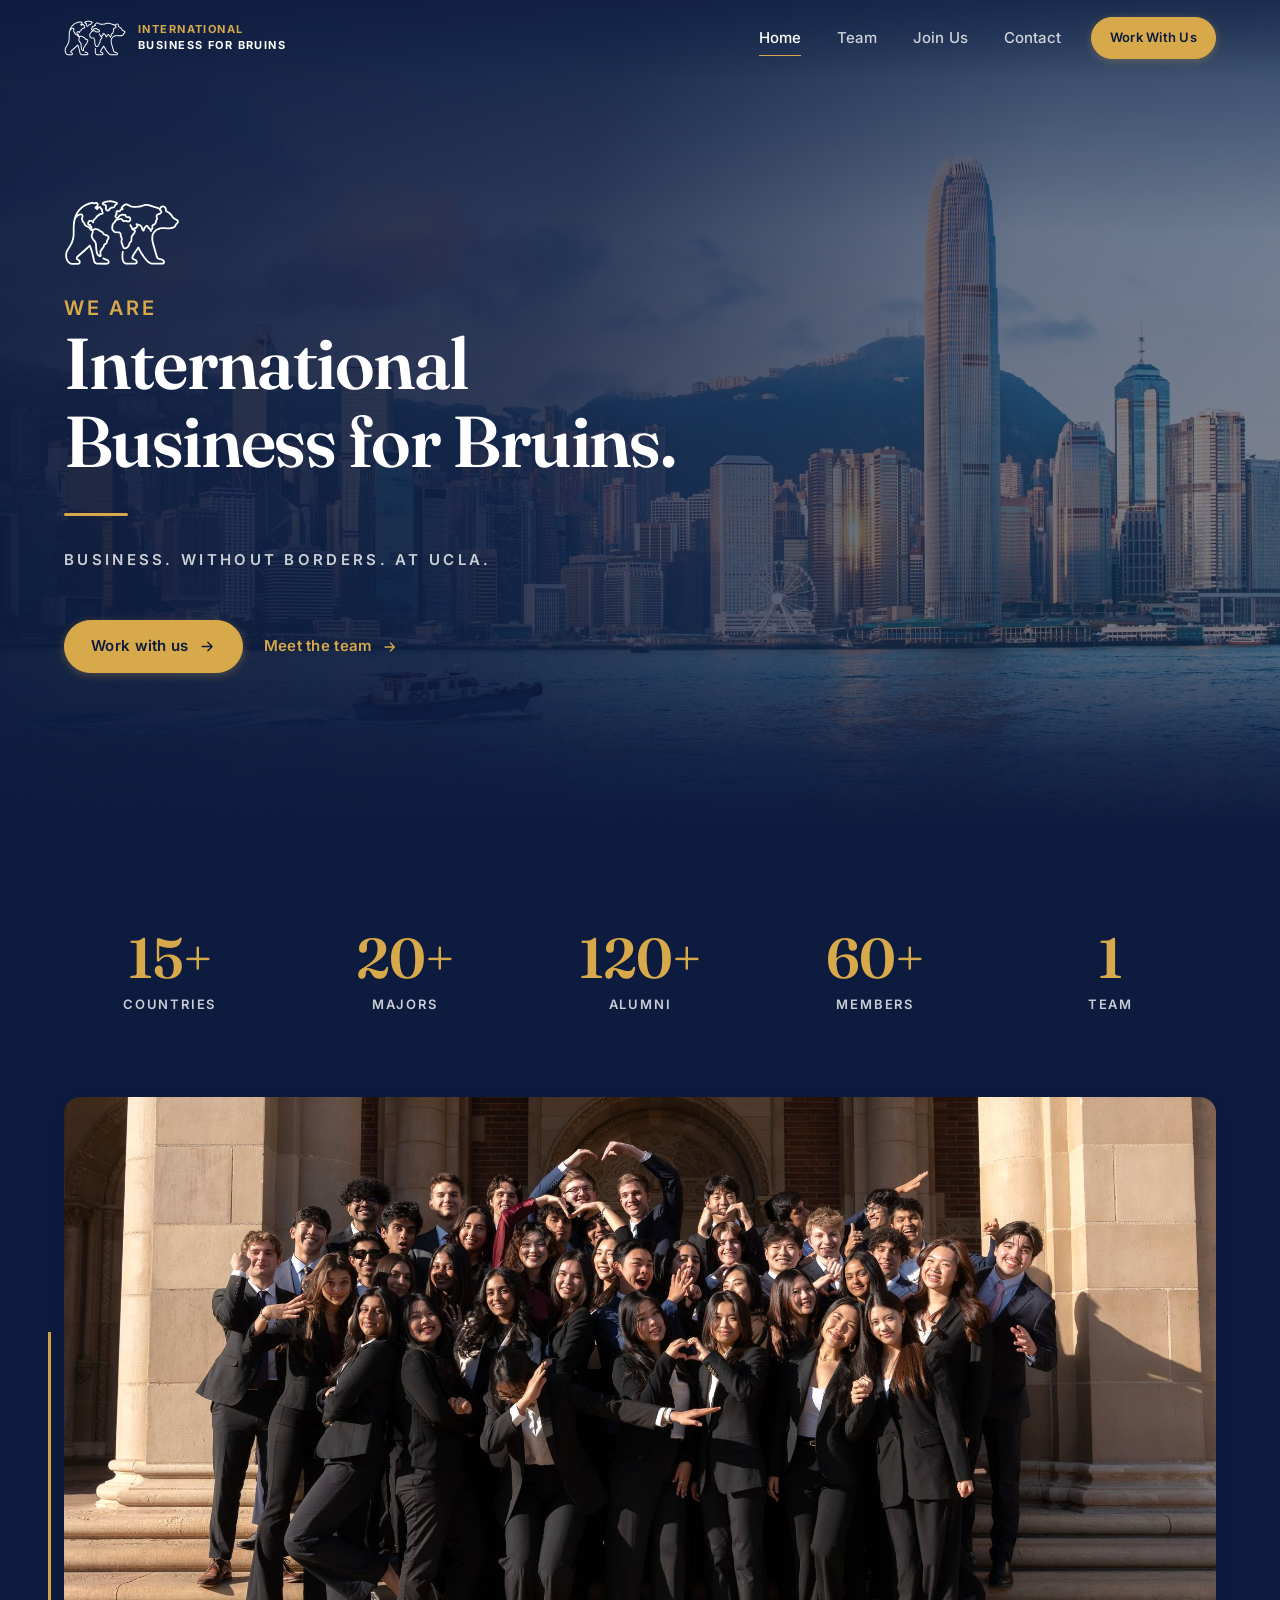
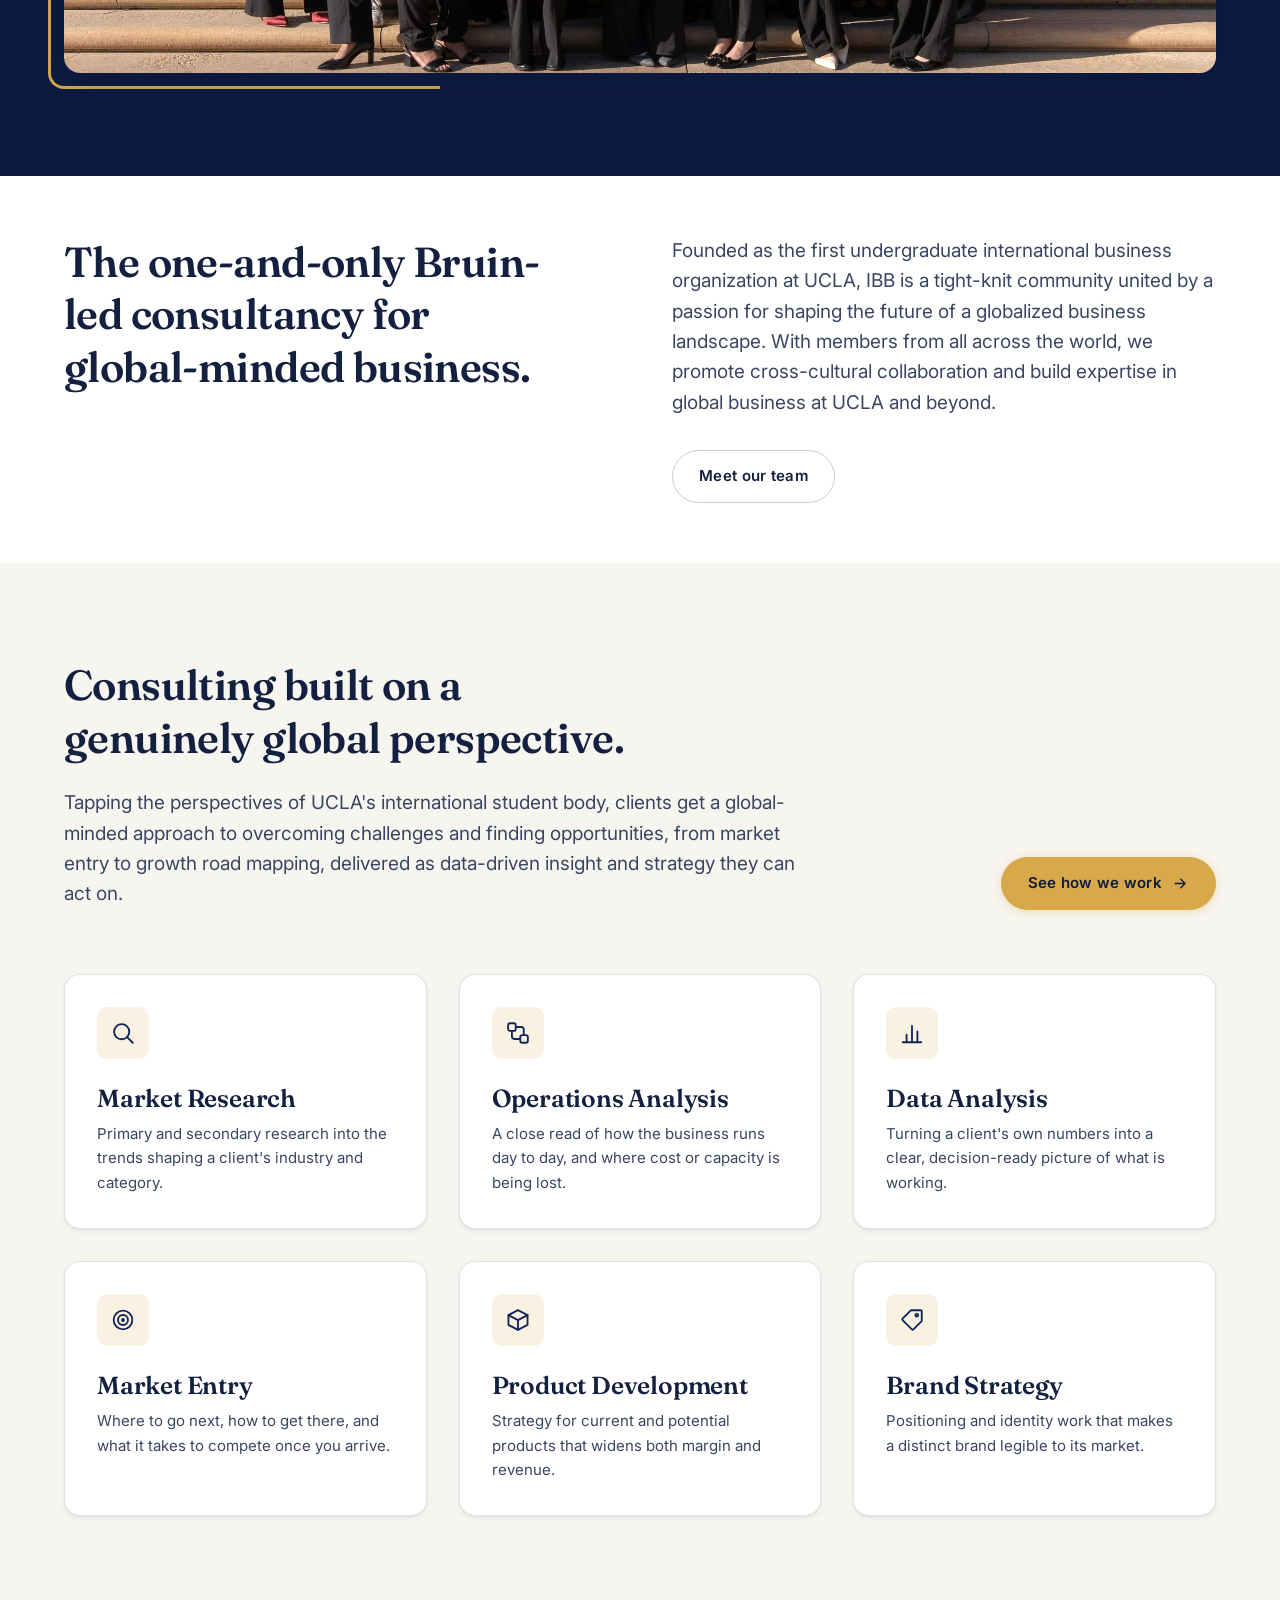
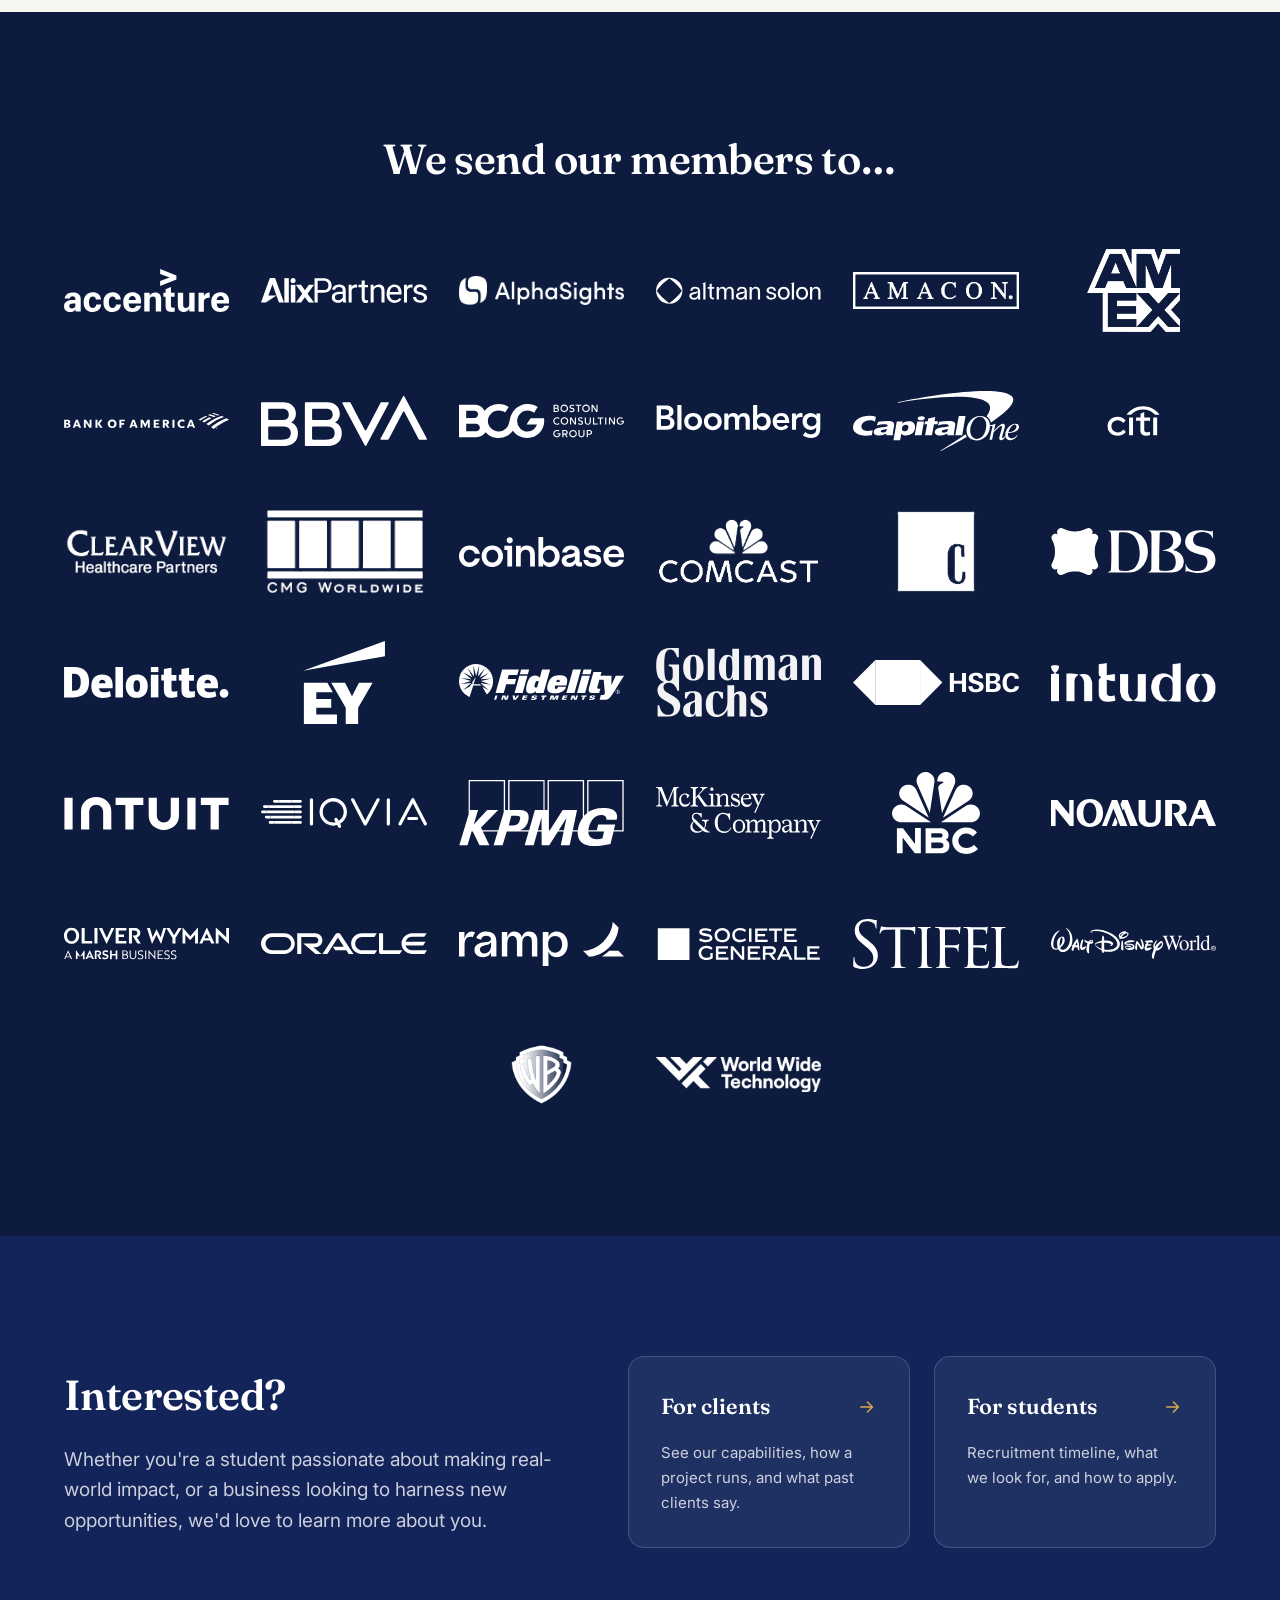
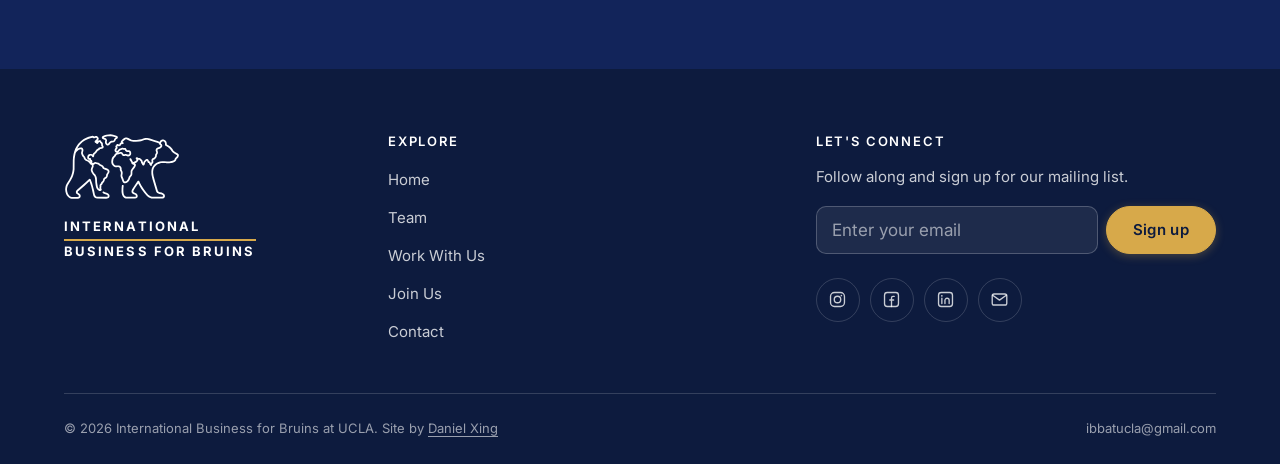
==== commit e4d0d9b1: "Add testimonial gallery, fall 2026 timeline and site-wide copy fixes - Join: fill in the fall 2026 r" ====
--- a/index.html
+++ b/index.html
@@ -3,7 +3,7 @@
 <head>
 <meta charset="utf-8">
 <meta name="viewport" content="width=device-width, initial-scale=1">
-<title>International Business for Bruins — UCLA's global-minded consultancy</title>
+<title>International Business for Bruins, UCLA's global-minded consultancy</title>
 <meta name="description" content="International Business for Bruins is UCLA's Bruin-led consultancy for global-minded business. 60+ members from 15+ countries delivering data-driven strategy to real clients.">
 <link rel="icon" href="assets/favicon.svg" type="image/svg+xml">
 <link rel="icon" href="assets/favicon-32.png" sizes="32x32">
@@ -100,8 +100,8 @@
 <!-- ================================ nav ================================ -->
 <header class="nav" id="nav">
   <div class="nav__inner">
-    <a class="nav__brand" href="index.html" aria-label="International Business for Bruins — home">
-      <span class="bear bear--simple" aria-hidden="true"></span>
+    <a class="nav__brand" href="index.html" aria-label="International Business for Bruins, home">
+      <span class="bear" aria-hidden="true"></span>
       <span class="nav__word" aria-hidden="true"><span>International</span><span>Business for Bruins</span></span>
     </a>
     <button class="nav__toggle" type="button" aria-expanded="false" aria-controls="nav-links" aria-label="Menu">
@@ -211,7 +211,7 @@
           <h2>Consulting built on a genuinely global perspective.</h2>
           <p class="lede">
             Tapping the perspectives of UCLA's international student body, clients get a global-minded
-            approach to overcoming challenges and finding opportunities — from market entry to growth
+            approach to overcoming challenges and finding opportunities, from market entry to growth
             road mapping, delivered as data-driven insight and strategy they can act on.
           </p>
         </div>
@@ -379,7 +379,7 @@
     </div>
 
     <div class="footer__bottom">
-      <p>&copy; <span data-year>2026</span> International Business for Bruins at UCLA &mdash; site by <a href="https://www.linkedin.com/in/dxing01/" rel="noopener" target="_blank">Daniel Xing</a></p>
+      <p>&copy; <span data-year>2026</span> International Business for Bruins at UCLA. Site by <a class="footer__credit" href="https://www.linkedin.com/in/dxing01/" rel="noopener" target="_blank">Daniel Xing</a></p>
       <p><a href="mailto:ibbatucla@gmail.com">ibbatucla@gmail.com</a></p>
     </div>
   </div>
--- a/css/components.css
+++ b/css/components.css
@@ -374,6 +374,61 @@
   .quote__logo { justify-content: flex-start; }
 }
 
+/* ----------------------------------------------- testimonial gallery ------ */
+/* A scroll-snap row of .quote cards, one per view. The track bleeds into the
+   shell gutter by --gallery-bleed on every side so the overflow does not clip
+   the cards' shadows, and the slide gap is twice that bleed so a neighbouring
+   card never peeks in at the edge. A flex row stretches every slide to the
+   tallest one, which keeps the section the same size on every testimonial. */
+.gallery { --gallery-bleed: min(var(--s-3), var(--gutter)); }
+.gallery__track {
+  position: relative;               /* offsetParent for the slides, see main.js */
+  display: flex; gap: calc(var(--gallery-bleed) * 2);
+  margin: calc(var(--gallery-bleed) * -1);
+  padding: var(--gallery-bleed);
+  overflow-x: auto; overscroll-behavior-x: contain;
+  scroll-snap-type: x mandatory; scroll-padding-inline: var(--gallery-bleed);
+  scrollbar-width: none;
+}
+.gallery__track::-webkit-scrollbar { display: none; }
+.gallery__track:focus-visible { outline-offset: calc(var(--gallery-bleed) * -.5); border-radius: var(--radius-lg); }
+.gallery__slide { flex: 0 0 100%; scroll-snap-align: start; scroll-snap-stop: always; }
+
+/* the controls only mean something once main.js has wired them up */
+.gallery__controls {
+  display: none; align-items: center; justify-content: center; gap: var(--s-2);
+  margin-top: var(--s-4);
+}
+.js .gallery__controls { display: flex; }
+.gallery.is-single .gallery__controls { display: none; }
+
+.gallery__btn {
+  width: 44px; height: 44px; display: inline-flex; align-items: center; justify-content: center;
+  background: var(--surface-raised); color: var(--brand-primary);
+  border: 1.5px solid var(--border-subtle); border-radius: 50%;
+  box-shadow: var(--shadow-sm); cursor: pointer;
+  transition: background var(--dur) var(--ease), color var(--dur) var(--ease),
+              border-color var(--dur) var(--ease), opacity var(--dur) var(--ease);
+}
+.gallery__btn--prev svg { transform: scaleX(-1); }
+.gallery__btn:hover:not(:disabled) { background: var(--brand-primary); border-color: var(--brand-primary); color: #fff; }
+.gallery__btn:disabled { opacity: .4; box-shadow: none; cursor: default; }
+.gallery__btn:focus-visible { border-radius: 50%; }
+
+.gallery__dots { display: flex; align-items: center; }
+.gallery__dot {
+  min-width: 24px; height: 24px; padding: 0 4px;
+  display: inline-flex; align-items: center; justify-content: center;
+  background: none; border: 0; cursor: pointer;
+}
+.gallery__dot::before {
+  content: ""; width: 8px; height: 8px; border-radius: var(--radius-pill);
+  background: var(--text-muted); opacity: .35;
+  transition: width var(--dur) var(--ease), background var(--dur) var(--ease), opacity var(--dur) var(--ease);
+}
+.gallery__dot:hover::before { opacity: .7; }
+.gallery__dot[aria-current="true"]::before { width: 22px; background: var(--brand-accent); opacity: 1; }
+
 /* ---------------------------------------------------------- steppers ------ */
 /* horizontal, for the client project timeline */
 .stepper { display: grid; grid-template-columns: repeat(3, minmax(0, 1fr)); gap: var(--s-4); }
@@ -543,6 +598,7 @@
 .footer__bottom p { margin: 0; }
 .footer__bottom a { color: var(--text-on-dark-faint); text-decoration: none; }
 .footer__bottom a:hover { color: var(--brand-accent); }
+.footer__bottom .footer__credit { text-decoration: underline; text-decoration-thickness: 1px; text-underline-offset: 3px; }
 @media (max-width: 899px) {
   .footer__top { grid-template-columns: minmax(0, 1fr); gap: var(--s-6); padding-block: var(--s-8) var(--s-6); }
 }
--- a/css/pages.css
+++ b/css/pages.css
@@ -177,18 +177,7 @@
 }
 /* the photo clears the stats by more than it would in a plain section, so the
    band reads as one dark field rather than two stacked blocks */
-.section--descent .feature-photo { margin-top: calc(var(--s-12) * .85); isolation: isolate; }
-
-/* A navy wash over the group photo. Plain alpha rather than multiply: it lifts
-   the photo's blacks toward the band's own navy, which is what actually makes
-   it sit in the background instead of punching a bright rectangle through it. */
-.section--descent .feature-photo img { filter: saturate(.82); }
-.section--descent .feature-photo::before {
-  content: ""; position: absolute; inset: 0; z-index: 2;
-  border-radius: var(--radius-lg);
-  background: linear-gradient(180deg, rgba(13, 27, 62, .36), rgba(13, 27, 62, .26));
-  pointer-events: none;
-}
+.section--descent .feature-photo { margin-top: calc(var(--s-12) * .85); }
 
 .feature-photo {
   position: relative;
